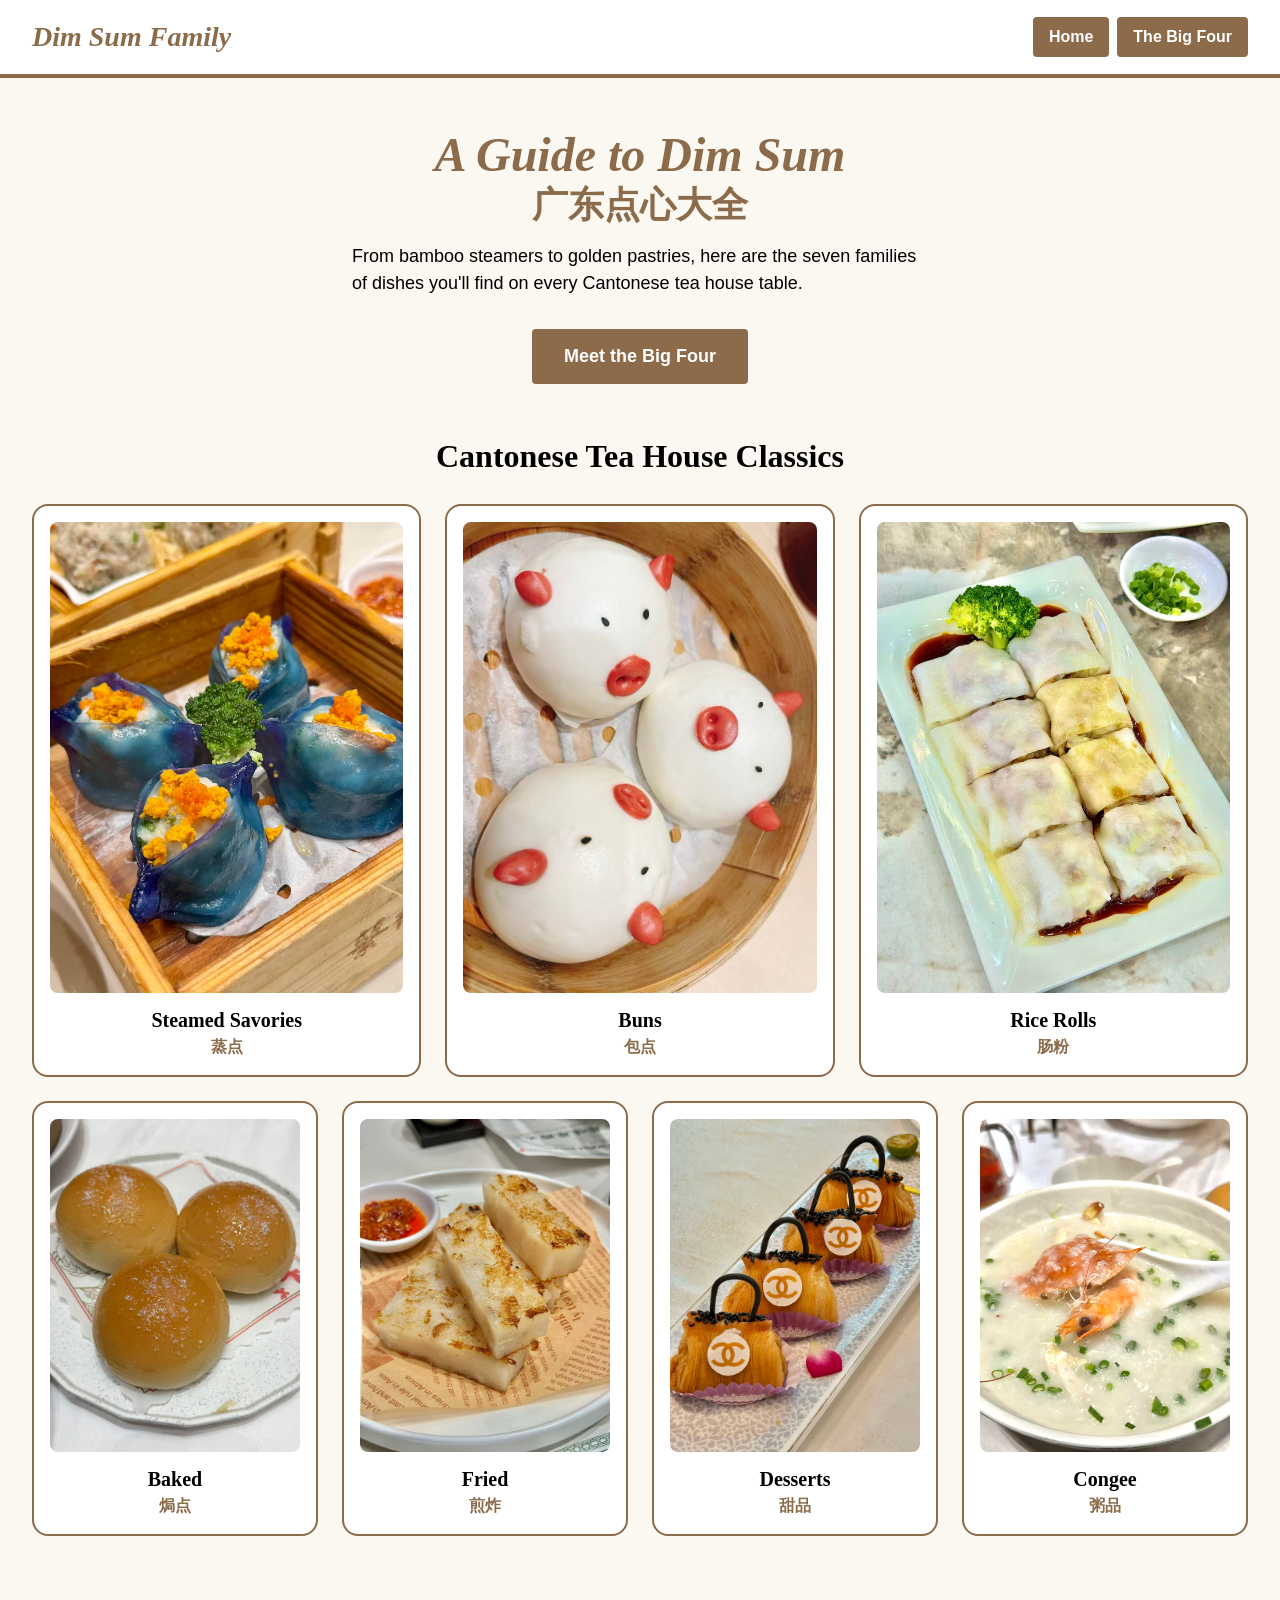
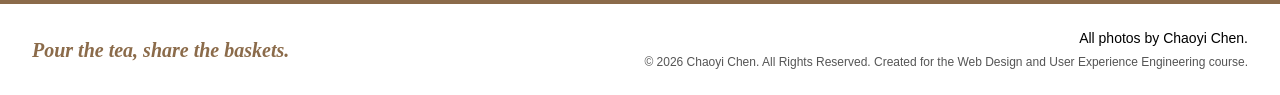
==== index.html @ 0c30e3cc "initial push" ====
<!DOCTYPE html>
<html lang="en">

<head>
    <meta charset="UTF-8">
    <meta name="viewport" content="width=device-width,initial-scale=1.0">
    <title>Dim Sum Guide | Dim Sum Family</title>
    <link rel="stylesheet" href="css/shared.css">
    <link rel="stylesheet" href="css/index.css">
</head>

<body>
    <header class="site-header">
        <a class="site-brand" href="index.html">Dim Sum Family</a>
        <nav class="site-nav">
            <ul class="site-nav-list">
                <li><a class="site-nav-link" href="index.html">Home</a></li>
                <li><a class="site-nav-link" href="big-four.html">The Big Four</a></li>
            </ul>
        </nav>
    </header>

    <main>
        <section class="hero">
            <h1 class="hero-title">A Guide to Dim Sum <span class="hero-title-chinese" lang="zh-Hans">广东点心大全</span></h1>
            <p class="hero-intro">
                From bamboo steamers to golden pastries, here are the seven families of
                dishes you'll find on every Cantonese tea house table.
            </p>
            <a class="hero-button" href="big-four.html">Meet the Big Four</a>
        </section>

        <section class="card-section">
            <h2 class="card-section-title">Cantonese Tea House Classics</h2>

            <ul class="card-grid card-grid-three">
                <li class="card">
                    <img class="card-image" src="images/steamed-savories.jpg"
                        alt="Steamed sea urchin and cuttlefish dumplings in bamboo baskets">
                    <h3 class="card-title">Steamed Savories <span class="card-title-chinese" lang="zh-Hans">蒸点</span></h3>
                </li>
                <li class="card">
                    <img class="card-image" src="images/buns.jpg"
                        alt="Pig-shaped steamed custard buns in bamboo baskets">
                    <h3 class="card-title">Buns <span class="card-title-chinese" lang="zh-Hans">包点</span></h3>
                </li>
                <li class="card">
                    <img class="card-image" src="images/rice-roll.jpg"
                        alt="Rice rolls drizzled with soy sauce on a plate">
                    <h3 class="card-title">Rice Rolls <span class="card-title-chinese" lang="zh-Hans">肠粉</span></h3>
                </li>
            </ul>

            <ul class="card-grid card-grid-four">
                <li class="card">
                    <img class="card-image" src="images/baked.jpg" alt="Baked char siu buns on a plate">
                    <h3 class="card-title">Baked <span class="card-title-chinese" lang="zh-Hans">焗点</span></h3>
                </li>
                <li class="card">
                    <img class="card-image" src="images/fried.jpg" alt="Pan-fried white radish cake on a plate">
                    <h3 class="card-title">Fried <span class="card-title-chinese" lang="zh-Hans">煎炸</span></h3>
                </li>
                <li class="card">
                    <img class="card-image" src="images/dessert.jpg"
                        alt="Durian pastries shaped like four Chanel handbags on a plate">
                    <h3 class="card-title">Desserts <span class="card-title-chinese" lang="zh-Hans">甜品</span></h3>
                </li>
                <li class="card">
                    <img class="card-image" src="images/congee.jpg" alt="Seafood congee with crab in a bowl">
                    <h3 class="card-title">Congee <span class="card-title-chinese" lang="zh-Hans">粥品</span></h3>
                </li>
            </ul>
        </section>
    </main>

    <footer class="site-footer">
        <p class="site-footer-tagline">Pour the tea, share the baskets.</p>
        <p class="site-footer-credits">All photos by Chaoyi Chen.</p>
        <p class="site-footer-copyright">&copy; 2026 Chaoyi Chen. All Rights Reserved. Created for the Web Design and
            User Experience Engineering course.</p>
    </footer>
</body>

</html>
---- css/shared.css ----
@charset "UTF-8";

:root {
    --color-brand: #8b6b4a;
    --color-brand-dark: #6f5439;
    --color-surface: #ffffff;
    --color-page: #fbf7f1;
    --color-text: #000000;
    --color-text-muted: #555555;
    --font-display: Georgia, "Times New Roman", serif;
    --font-body: Arial, Helvetica, sans-serif;
}

*,
*::before,
*::after {
    box-sizing: border-box;
}

body {
    margin: 0;
    background-color: var(--color-page);
    color: var(--color-text);
    font-family: var(--font-body);
    line-height: 1.5;
}

.site-header {
    display: flex;
    flex-wrap: wrap;
    justify-content: space-between;
    align-items: center;
    gap: 1rem;
    padding: 1rem 2rem;
    background-color: var(--color-surface);
    border-bottom: 0.25rem solid var(--color-brand);
}

.site-brand {
    color: var(--color-brand);
    font-family: var(--font-display);
    font-size: 1.75rem;
    font-weight: bold;
    font-style: italic;
    text-decoration: none;
}

.site-nav-list {
    display: flex;
    gap: 0.5rem;
    margin: 0;
    padding: 0;
    list-style: none;
}

.site-nav-link {
    display: block;
    padding: 0.5rem 1rem;
    border-radius: 0.25rem;
    background-color: var(--color-brand);
    color: var(--color-surface);
    font-weight: bold;
    text-decoration: none;
}

.site-nav-link:hover,
.site-nav-link:focus-visible {
    background-color: var(--color-brand-dark);
}

.site-footer {
    display: grid;
    gap: 0.5rem;
    padding: 1.5rem 2rem;
    background-color: var(--color-surface);
    border-top: 0.25rem solid var(--color-brand);
}

.site-footer-tagline {
    margin: 0;
    color: var(--color-brand);
    font-family: var(--font-display);
    font-size: 1.25rem;
    font-weight: bold;
    font-style: italic;
}

.site-footer-credits {
    margin: 0;
    font-size: 0.875rem;
}

.site-footer-copyright {
    margin: 0;
    color: var(--color-text-muted);
    font-size: 0.75rem;
}

@media (min-width: 64rem) {
    .site-footer {
        grid-template-columns: 1fr auto;
        align-items: center;
        column-gap: 2rem;
        row-gap: 0.25rem;
    }

    .site-footer-tagline {
        grid-row: span 2;
    }

    .site-footer-credits,
    .site-footer-copyright {
        text-align: right;
    }
}
---- css/index.css ----
@charset "UTF-8";

.hero {
    padding: 3rem 2rem;
    text-align: center;
}

.hero-title {
    margin: 0 0 1rem;
    color: var(--color-brand);
    font-family: var(--font-display);
    font-size: 2.25rem;
    font-style: italic;
    line-height: 1.2;
}

.hero-title-chinese {
    display: block;
    font-size: 2.25rem;
    font-style: normal;
}

.hero-intro {
    max-width: 36rem;
    margin: 0 auto 2rem;
    font-size: 1.125rem;
    text-align: left;
}

.hero-button {
    display: inline-block;
    padding: 0.875rem 2rem;
    border-radius: 0.25rem;
    background-color: var(--color-brand);
    color: var(--color-surface);
    font-size: 1.125rem;
    font-weight: bold;
    text-decoration: none;
}

.hero-button:hover,
.hero-button:focus-visible {
    background-color: var(--color-brand-dark);
}

.card-section {
    display: grid;
    gap: 1.5rem;
    max-width: 80rem;
    margin: 0 auto;
    padding: 0 2rem 4rem;
}

.card-section-title {
    margin: 0;
    color: var(--color-text);
    font-family: var(--font-display);
    font-size: 2rem;
    text-align: center;
}

.card-grid {
    display: grid;
    grid-template-columns: repeat(12, 1fr);
    gap: 1.5rem;
    margin: 0;
    padding: 0;
    list-style: none;
}

.card {
    display: flex;
    flex-direction: column;
    align-items: center;
    grid-column: span 12;
    padding: 1rem;
    border: 0.125rem solid var(--color-brand);
    border-radius: 1rem;
    background-color: var(--color-surface);
}

.card-image {
    width: 100%;
    aspect-ratio: 3 / 4;
    object-fit: cover;
    border-radius: 0.5rem;
}

.card-title {
    margin: 0.75rem 0 0;
    color: var(--color-text);
    font-family: var(--font-display);
    font-size: 1.25rem;
    text-align: center;
}

.card-title-chinese {
    display: block;
    color: var(--color-brand);
    font-size: 1rem;
    font-weight: bold;
}

@media (min-width: 40rem) {
    .hero-title {
        font-size: 3rem;
    }

    .card {
        grid-column: span 6;
    }
}

@media (min-width: 64rem) {
    .card-grid-three .card {
        grid-column: span 4;
    }

    .card-grid-four .card {
        grid-column: span 3;
    }
}
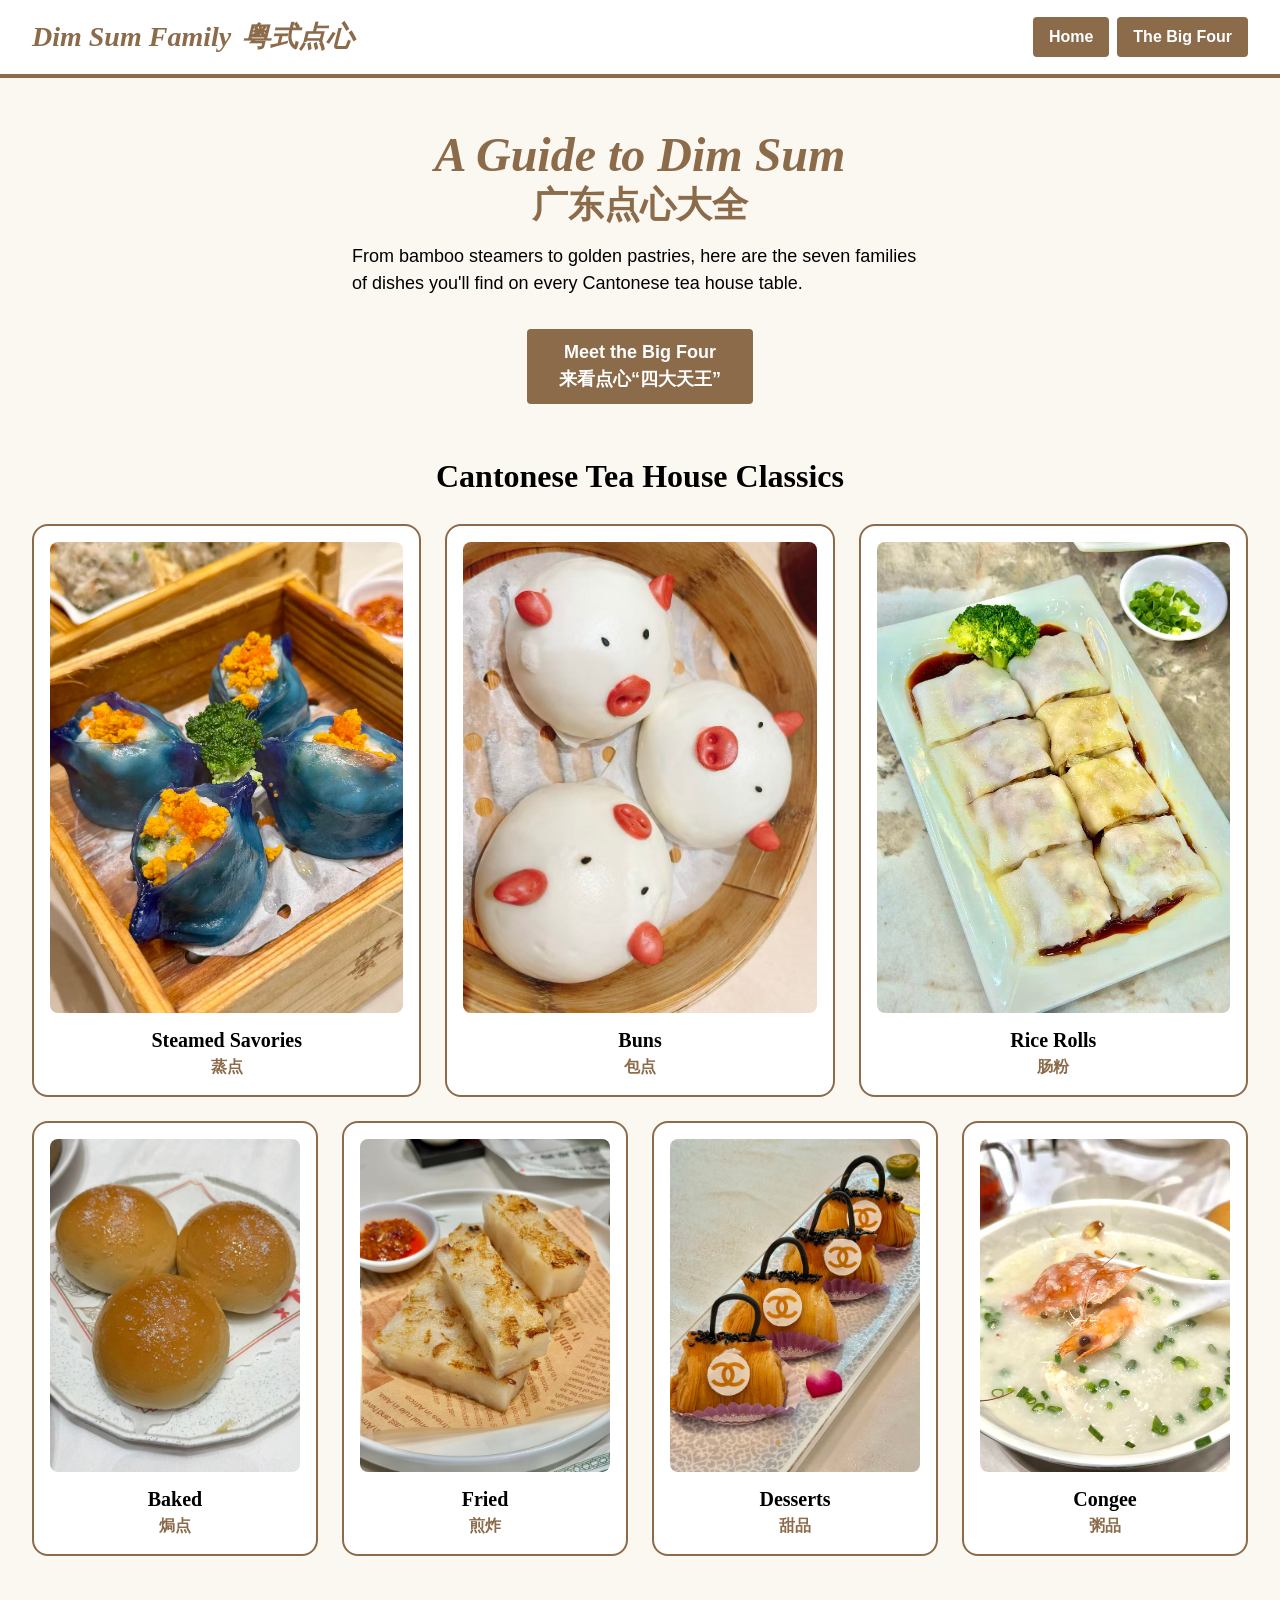
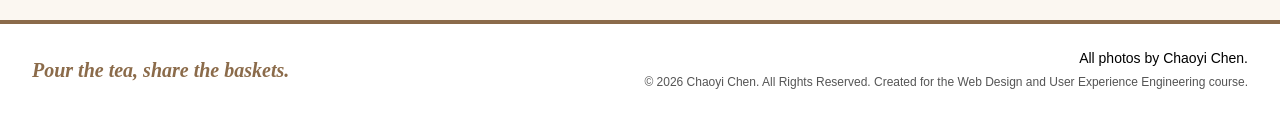
==== commit b85ba3ff: "update" ====
--- a/index.html
+++ b/index.html
@@ -11,7 +11,7 @@
 
 <body>
     <header class="site-header">
-        <a class="site-brand" href="index.html">Dim Sum Family</a>
+        <a class="site-brand" href="index.html">Dim Sum Family <span class="site-brand-chinese" lang="zh-Hans">粤式点心</span></a>
         <nav class="site-nav">
             <ul class="site-nav-list">
                 <li><a class="site-nav-link" href="index.html">Home</a></li>
@@ -27,7 +27,7 @@
                 From bamboo steamers to golden pastries, here are the seven families of
                 dishes you'll find on every Cantonese tea house table.
             </p>
-            <a class="hero-button" href="big-four.html">Meet the Big Four</a>
+            <a class="hero-button" href="big-four.html">Meet the Big Four <span class="hero-button-chinese" lang="zh-Hans">来看点心“四大天王”</span></a>
         </section>
 
         <section class="card-section">
--- a/css/shared.css
+++ b/css/shared.css
@@ -43,6 +43,12 @@
     font-weight: bold;
     font-style: italic;
     text-decoration: none;
+}
+
+.site-brand-chinese{
+    margin-left: 0.25rem;
+    color: var(--color-brand);
+    font-size: 1.75rem;
 }
 
 .site-nav-list {
--- a/css/index.css
+++ b/css/index.css
@@ -29,13 +29,21 @@
 
 .hero-button {
     display: inline-block;
-    padding: 0.875rem 2rem;
+    padding: 0.75rem 2rem;
     border-radius: 0.25rem;
     background-color: var(--color-brand);
     color: var(--color-surface);
     font-size: 1.125rem;
     font-weight: bold;
+    line-height: 1.3;
     text-decoration: none;
+}
+
+.hero-button-chinese{
+    display: block;
+    margin-top: 0.25rem;
+    font-size: 1.125rem;
+    font-weight: bold;
 }
 
 .hero-button:hover,
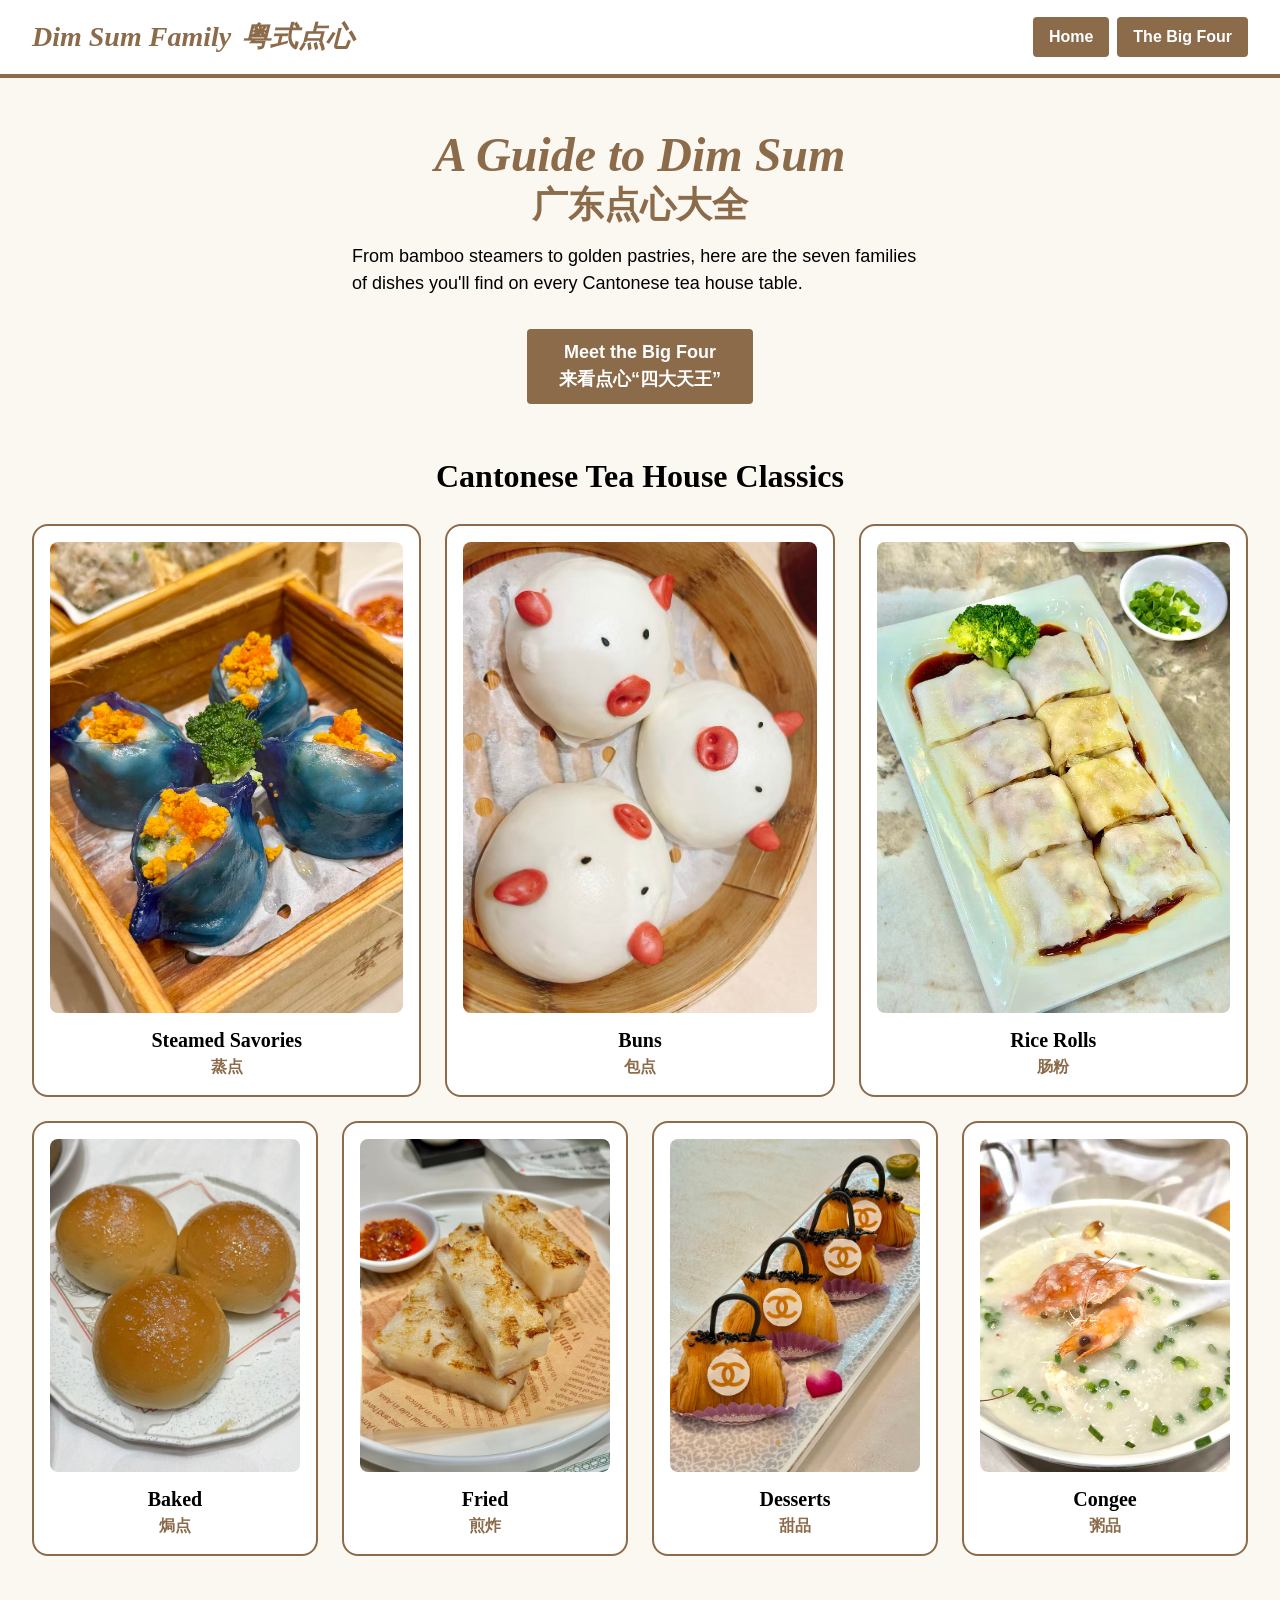
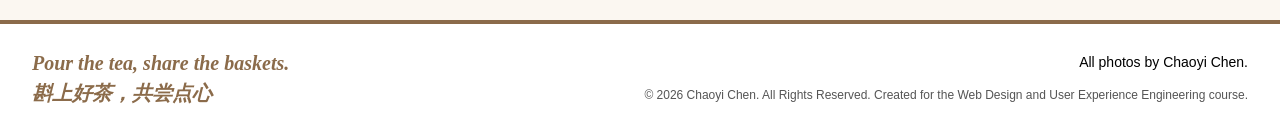
==== commit 57221567: "update" ====
--- a/index.html
+++ b/index.html
@@ -74,7 +74,7 @@
     </main>
 
     <footer class="site-footer">
-        <p class="site-footer-tagline">Pour the tea, share the baskets.</p>
+        <p class="site-footer-tagline">Pour the tea, share the baskets. <span class="site-footer-tagline-chinese" lang="zh-Hans">斟上好茶，共尝点心</span></p>
         <p class="site-footer-credits">All photos by Chaoyi Chen.</p>
         <p class="site-footer-copyright">&copy; 2026 Chaoyi Chen. All Rights Reserved. Created for the Web Design and
             User Experience Engineering course.</p>
--- a/css/shared.css
+++ b/css/shared.css
@@ -91,6 +91,12 @@
     font-style: italic;
 }
 
+.site-footer-tagline-chinese {
+    display: block;
+    font-size: 1.25rem;
+    font-style: italic;
+}
+
 .site-footer-credits {
     margin: 0;
     font-size: 0.875rem;
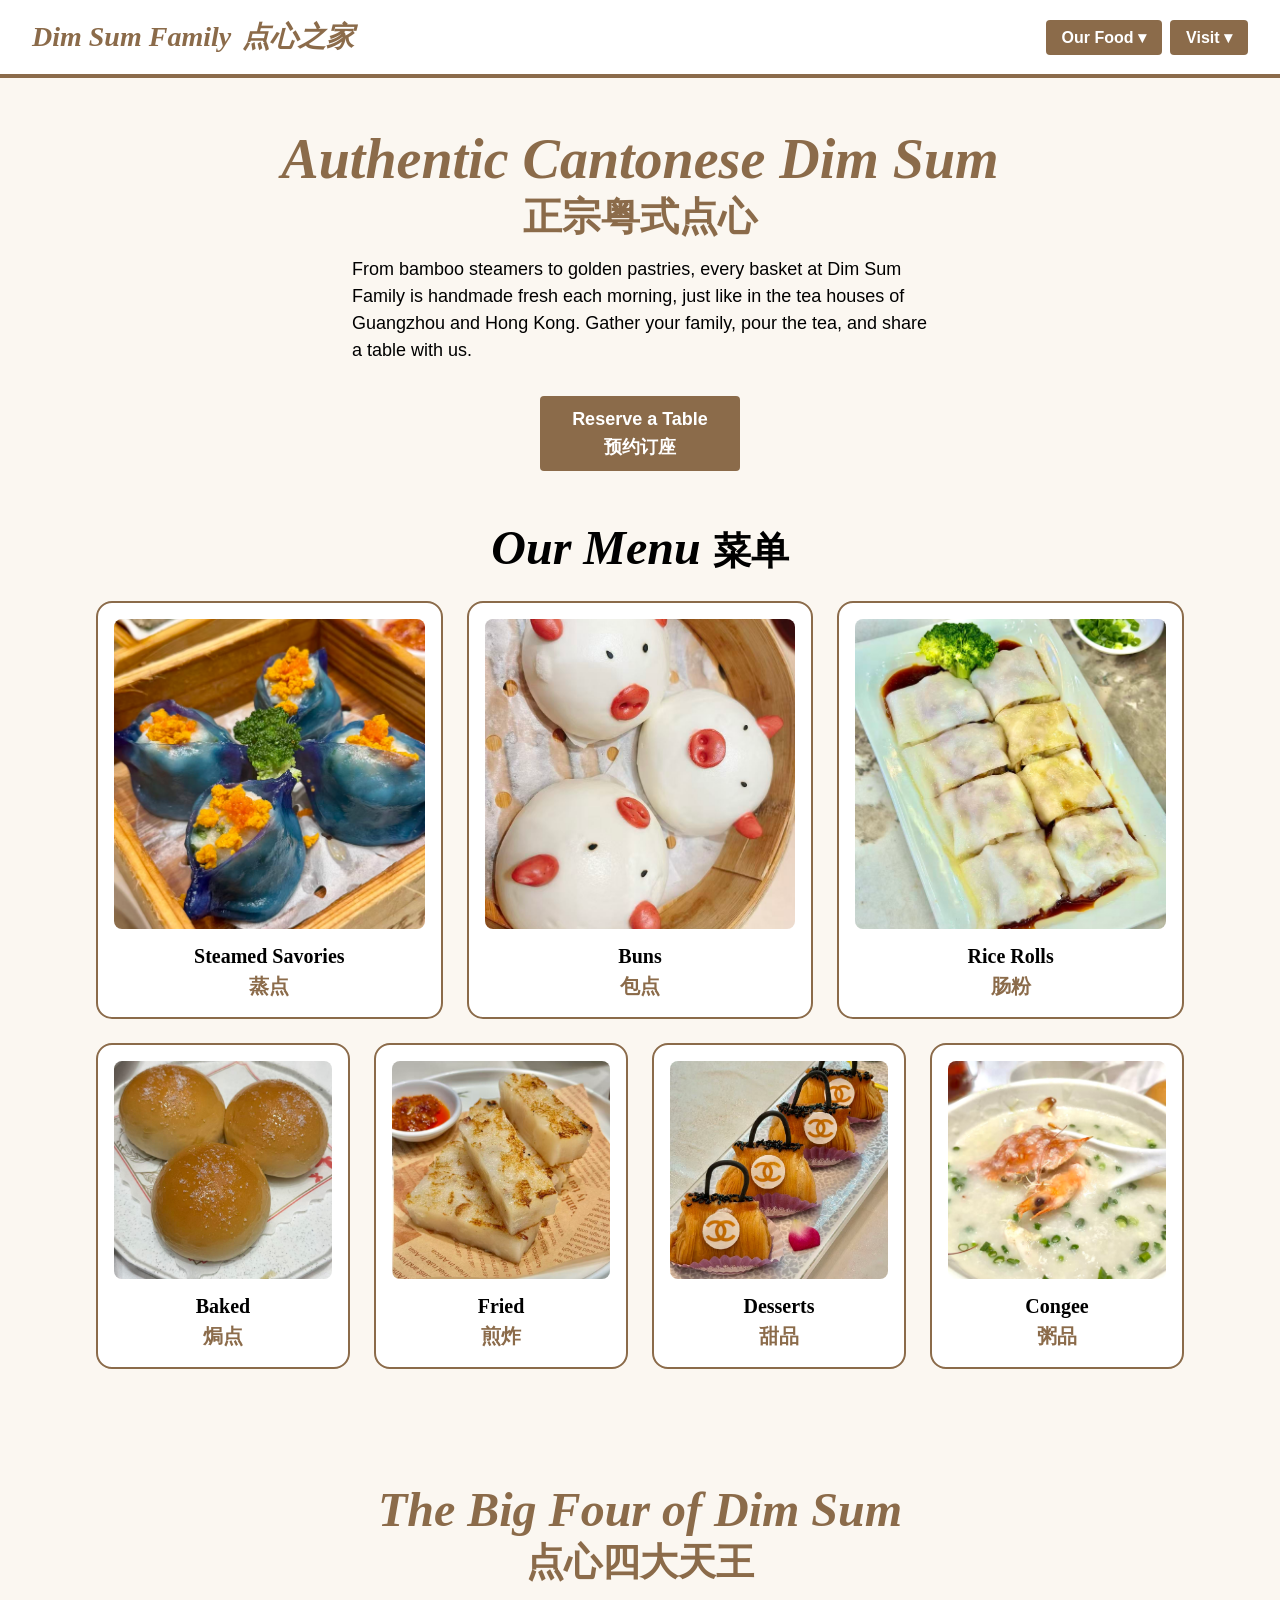
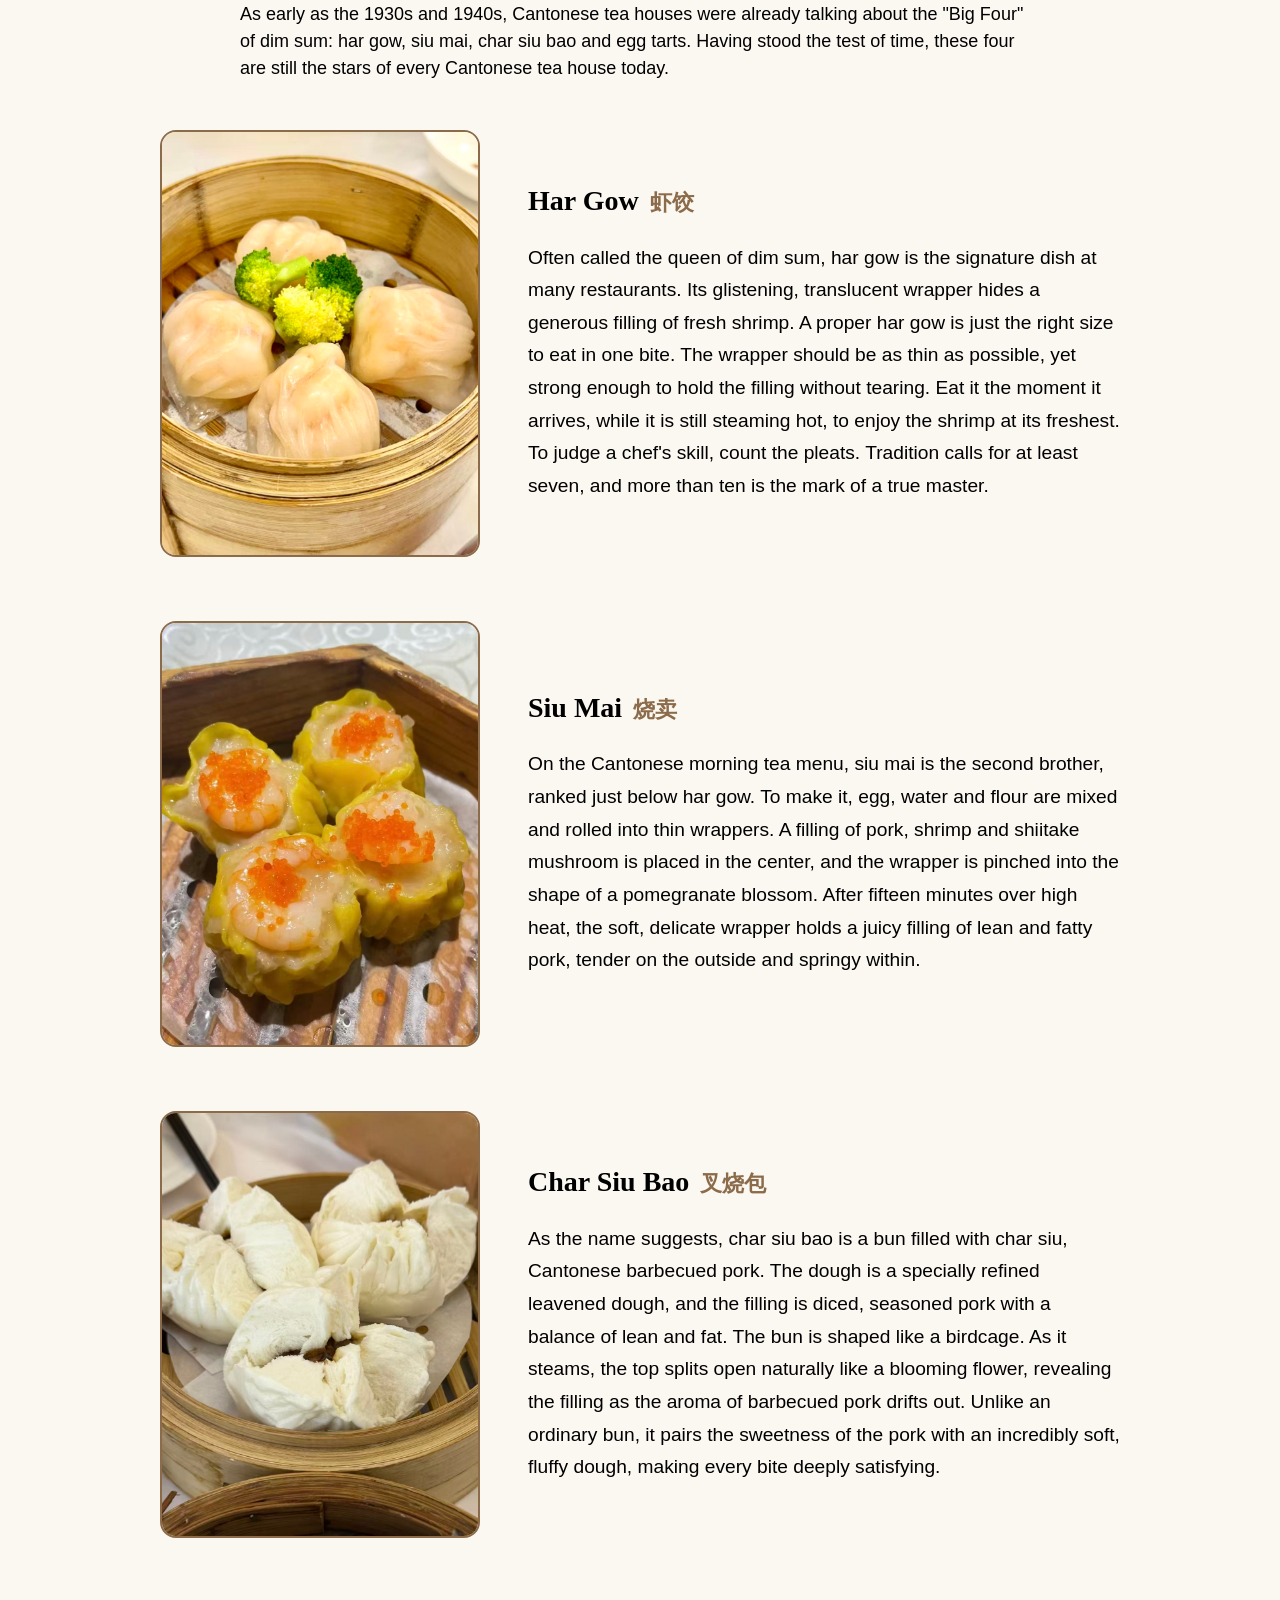
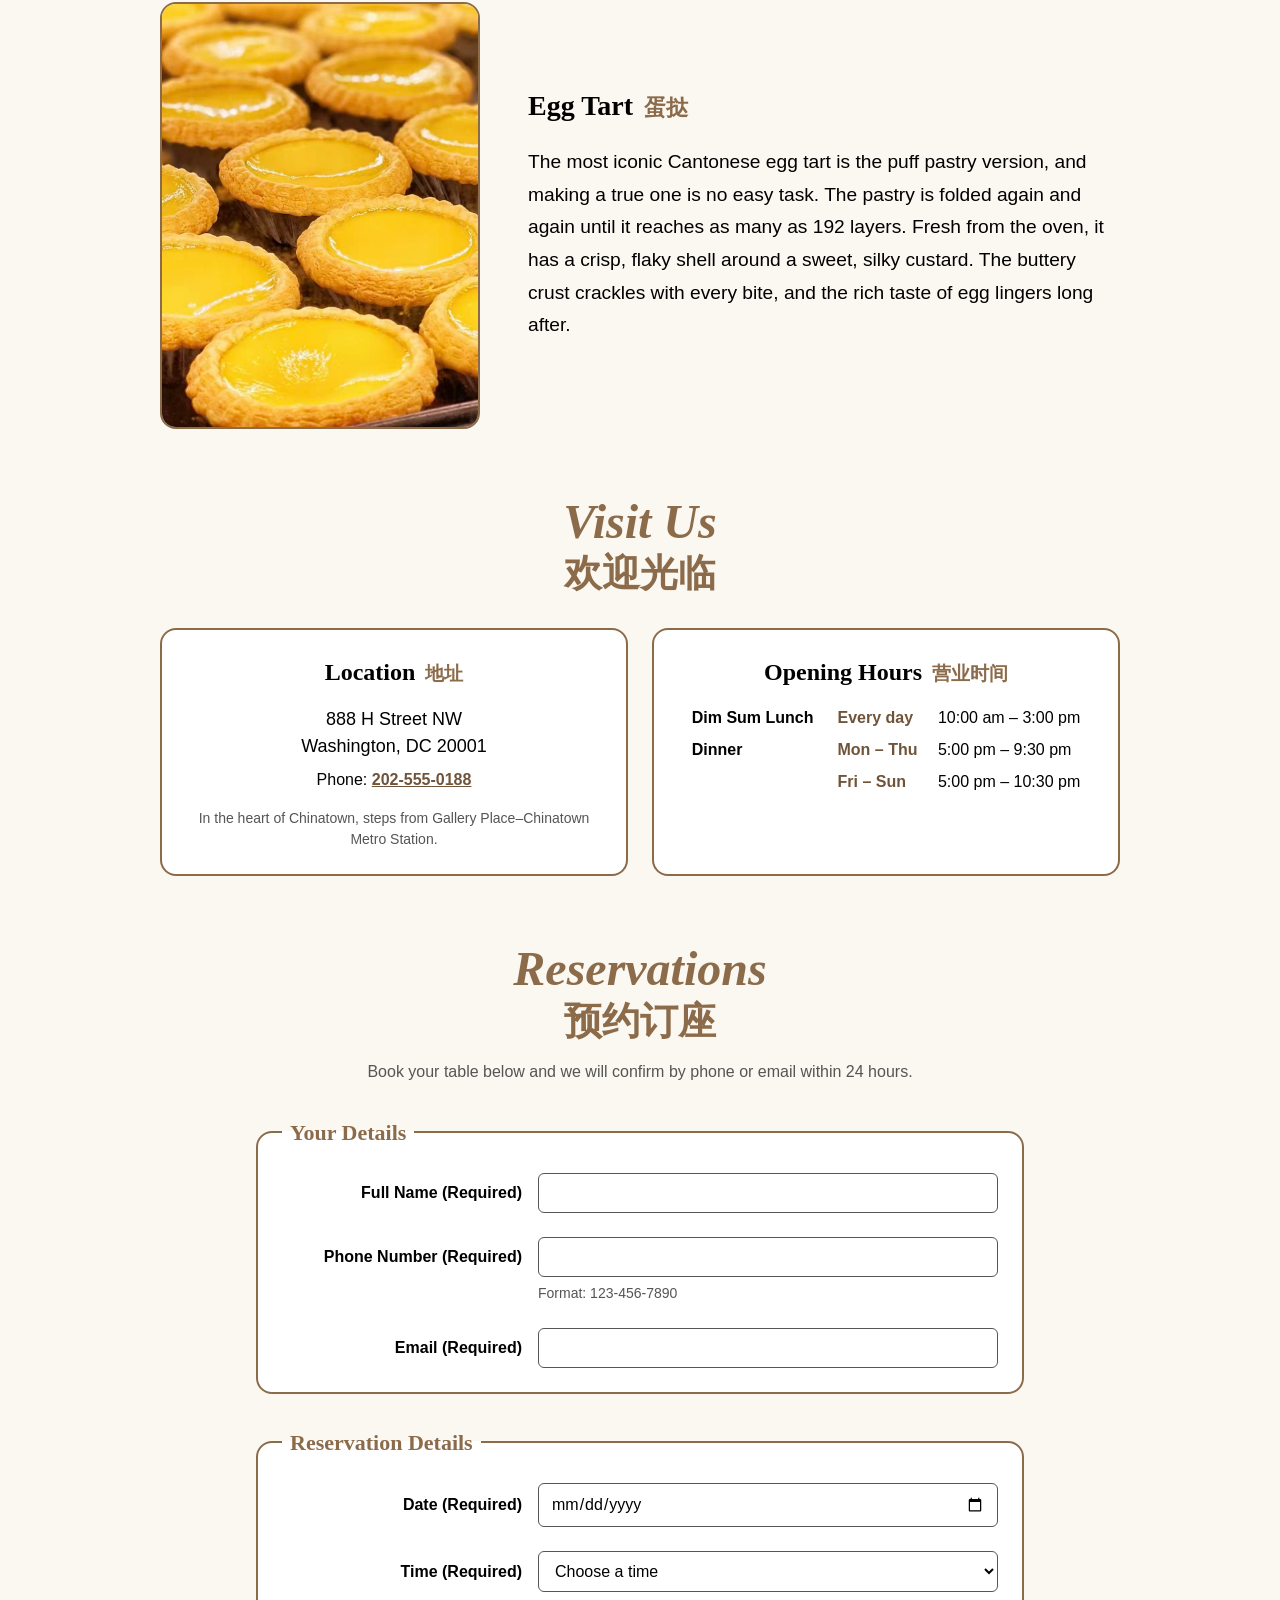
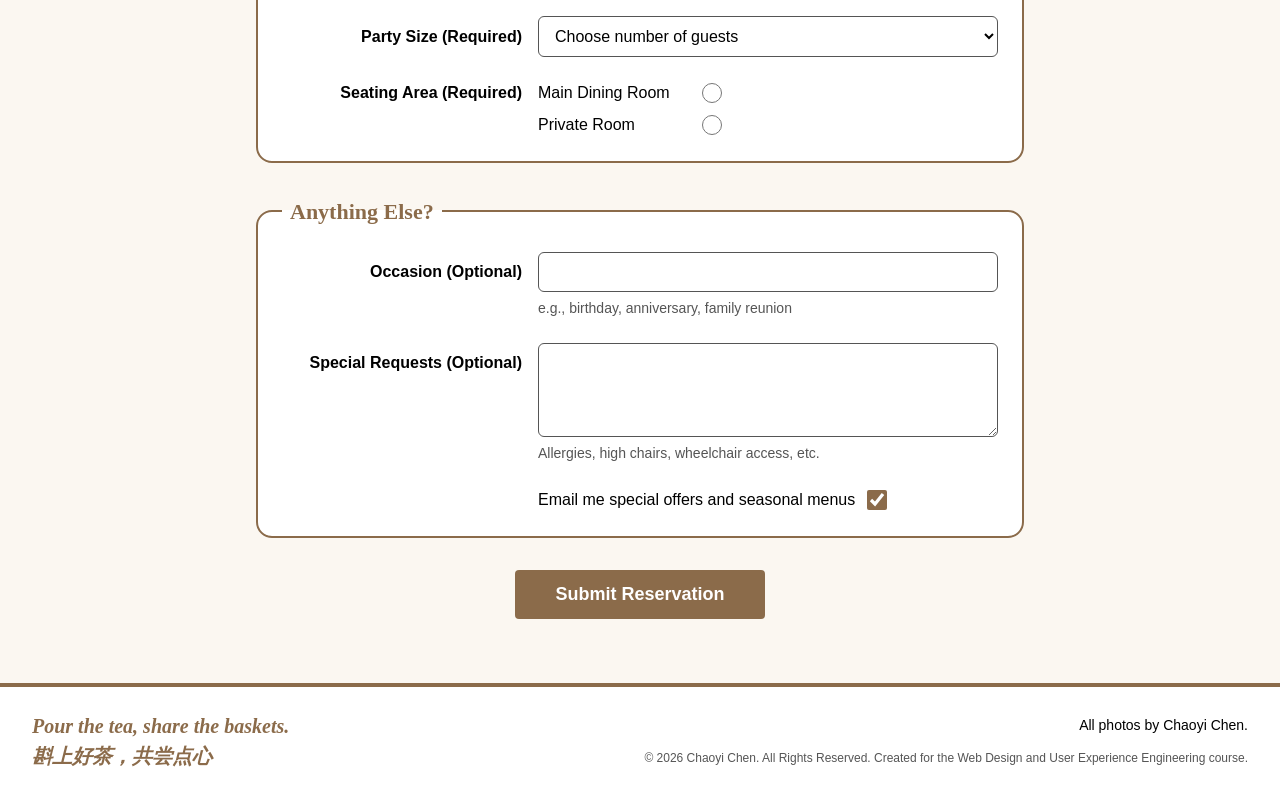
==== commit dedd5a74: "add form" ====
--- a/index.html
+++ b/index.html
@@ -4,40 +4,59 @@
 <head>
     <meta charset="UTF-8">
     <meta name="viewport" content="width=device-width,initial-scale=1.0">
-    <title>Dim Sum Guide | Dim Sum Family</title>
+    <title>Dim Sum Family | Authentic Cantonese Dim Sum</title>
     <link rel="stylesheet" href="css/shared.css">
     <link rel="stylesheet" href="css/index.css">
+    <link rel="stylesheet" href="css/big-four.css">
+    <link rel="stylesheet" href="css/visit.css">
 </head>
 
 <body>
-    <header class="site-header">
-        <a class="site-brand" href="index.html">Dim Sum Family <span class="site-brand-chinese" lang="zh-Hans">粤式点心</span></a>
+    <header class="site-header" id="top">
+        <a class="site-brand" href="#top">Dim Sum Family <span class="site-brand-chinese" lang="zh-Hans">点心之家</span></a>
         <nav class="site-nav">
-            <ul class="site-nav-list">
-                <li><a class="site-nav-link" href="index.html">Home</a></li>
-                <li><a class="site-nav-link" href="big-four.html">The Big Four</a></li>
+            <ul class="nav-list">
+                <li class="nav-option">
+                    <button class="nav-name" type="button">Our Food</button>
+                    <ul class="nav-submenu">
+                        <li><a href="#menu">Menu</a></li>
+                        <li><a href="#big-four">The Big Four</a></li>
+                    </ul>
+                </li>
+                <li class="nav-option">
+                    <button class="nav-name" type="button">Visit</button>
+                    <ul class="nav-submenu">
+                        <li><a href="#location">Location</a></li>
+                        <li><a href="#hours">Hours</a></li>
+                        <li><a href="#reservations">Reservations</a></li>
+                    </ul>
+                </li>
             </ul>
         </nav>
     </header>
 
     <main>
         <section class="hero">
-            <h1 class="hero-title">A Guide to Dim Sum <span class="hero-title-chinese" lang="zh-Hans">广东点心大全</span></h1>
+            <h1 class="hero-title">Authentic Cantonese Dim Sum <span class="hero-title-chinese"
+                    lang="zh-Hans">正宗粤式点心</span></h1>
             <p class="hero-intro">
-                From bamboo steamers to golden pastries, here are the seven families of
-                dishes you'll find on every Cantonese tea house table.
+                From bamboo steamers to golden pastries, every basket at Dim Sum Family is
+                handmade fresh each morning, just like in the tea houses of Guangzhou and Hong Kong.
+                Gather your family, pour the tea, and share a table with us.
             </p>
-            <a class="hero-button" href="big-four.html">Meet the Big Four <span class="hero-button-chinese" lang="zh-Hans">来看点心“四大天王”</span></a>
-        </section>
-
-        <section class="card-section">
-            <h2 class="card-section-title">Cantonese Tea House Classics</h2>
-
-            <ul class="card-grid card-grid-three">
+            <a class="hero-reserve-link" href="#reservations">Reserve a Table <span class="hero-reserve-link-chinese"
+                    lang="zh-Hans">预约订座</span></a>
+        </section>
+
+        <section class="card-section" id="menu">
+            <h2 class="card-section-title">Our Menu <span class="card-section-title-chinese" lang="zh-Hans">菜单</span></h2>
+
+            <ul class="card-grid card-grid-dim-sum">
                 <li class="card">
                     <img class="card-image" src="images/steamed-savories.jpg"
                         alt="Steamed sea urchin and cuttlefish dumplings in bamboo baskets">
-                    <h3 class="card-title">Steamed Savories <span class="card-title-chinese" lang="zh-Hans">蒸点</span></h3>
+                    <h3 class="card-title">Steamed Savories <span class="card-title-chinese" lang="zh-Hans">蒸点</span>
+                    </h3>
                 </li>
                 <li class="card">
                     <img class="card-image" src="images/buns.jpg"
@@ -51,7 +70,7 @@
                 </li>
             </ul>
 
-            <ul class="card-grid card-grid-four">
+            <ul class="card-grid card-grid-more">
                 <li class="card">
                     <img class="card-image" src="images/baked.jpg" alt="Baked char siu buns on a plate">
                     <h3 class="card-title">Baked <span class="card-title-chinese" lang="zh-Hans">焗点</span></h3>
@@ -71,10 +90,236 @@
                 </li>
             </ul>
         </section>
+
+        <section class="big-four" id="big-four">
+            <header class="big-four-intro">
+                <h2 class="big-four-intro-title">The Big Four of Dim Sum <span class="big-four-intro-title-chinese"
+                        lang="zh-Hans">点心四大天王</span></h2>
+                <p class="big-four-intro-text">
+                    As early as the 1930s and 1940s, Cantonese tea houses were already talking about the
+                    "Big Four" of dim sum: har gow, siu mai, char siu bao and egg tarts. Having stood the
+                    test of time, these four are still the stars of every Cantonese tea house today.
+                </p>
+            </header>
+
+            <div class="big-four-dish-list">
+                <article class="dish">
+                    <img class="dish-image" src="images/har-gow.jpg" alt="Har gow in a bamboo steamer">
+                    <div class="dish-text">
+                        <h3 class="dish-name">Har Gow <span class="dish-name-chinese" lang="zh-Hans">虾饺</span></h3>
+                        <p class="dish-intro">
+                            Often called the queen of dim sum, har gow is the signature dish at many restaurants.
+                            Its glistening, translucent wrapper hides a generous filling of fresh shrimp. A proper
+                            har gow is just the right size to eat in one bite. The wrapper should be as thin as
+                            possible, yet strong enough to hold the filling without tearing. Eat it the moment it
+                            arrives, while it is still steaming hot, to enjoy the shrimp at its freshest. To judge
+                            a chef's skill, count the pleats. Tradition calls for at least seven, and more than ten
+                            is the mark of a true master.
+                        </p>
+                    </div>
+                </article>
+
+                <article class="dish">
+                    <img class="dish-image" src="images/siu-mai.jpg" alt="Siu mai in a bamboo steamer">
+                    <div class="dish-text">
+                        <h3 class="dish-name">Siu Mai <span class="dish-name-chinese" lang="zh-Hans">烧卖</span></h3>
+                        <p class="dish-intro">
+                            On the Cantonese morning tea menu, siu mai is the second brother, ranked just below
+                            har gow. To make it, egg, water and flour are mixed and rolled into thin wrappers. A
+                            filling of pork, shrimp and shiitake mushroom is placed in the center, and the wrapper
+                            is pinched into the shape of a pomegranate blossom. After fifteen minutes over high
+                            heat, the soft, delicate wrapper holds a juicy filling of lean and fatty pork, tender
+                            on the outside and springy within.
+                        </p>
+                    </div>
+                </article>
+
+                <article class="dish">
+                    <img class="dish-image" src="images/char-siu-bao.jpg" alt="Char siu bao in a bamboo steamer">
+                    <div class="dish-text">
+                        <h3 class="dish-name">Char Siu Bao <span class="dish-name-chinese" lang="zh-Hans">叉烧包</span>
+                        </h3>
+                        <p class="dish-intro">
+                            As the name suggests, char siu bao is a bun filled with char siu, Cantonese barbecued
+                            pork. The dough is a specially refined leavened dough, and the filling is diced,
+                            seasoned pork with a balance of lean and fat. The bun is shaped like a birdcage. As it
+                            steams, the top splits open naturally like a blooming flower, revealing the filling as
+                            the aroma of barbecued pork drifts out. Unlike an ordinary bun, it pairs the sweetness
+                            of the pork with an incredibly soft, fluffy dough, making every bite deeply satisfying.
+                        </p>
+                    </div>
+                </article>
+
+                <article class="dish">
+                    <img class="dish-image" src="images/egg-tart.jpg" alt="Egg tarts on a plate">
+                    <div class="dish-text">
+                        <h3 class="dish-name">Egg Tart <span class="dish-name-chinese" lang="zh-Hans">蛋挞</span></h3>
+                        <p class="dish-intro">
+                            The most iconic Cantonese egg tart is the puff pastry version, and making a true one is
+                            no easy task. The pastry is folded again and again until it reaches as many as 192
+                            layers. Fresh from the oven, it has a crisp, flaky shell around a sweet, silky custard.
+                            The buttery crust crackles with every bite, and the rich taste of egg lingers long
+                            after.
+                        </p>
+                    </div>
+                </article>
+            </div>
+        </section>
+
+        <section class="visit">
+            <h2 class="visit-title">Visit Us <span class="visit-title-chinese" lang="zh-Hans">欢迎光临</span></h2>
+            <div class="visit-grid">
+                <section class="visit-card" id="location">
+                    <h3 class="visit-card-title">Location <span class="visit-card-title-chinese"
+                            lang="zh-Hans">地址</span></h3>
+                    <address class="visit-address">
+                        888 H Street NW<br>
+                        Washington, DC 20001
+                    </address>
+                    <p class="visit-contact">Phone: <a class="visit-contact-link" href="tel:+12025550188">202-555-0188</a></p>
+                    <p class="visit-note">In the heart of Chinatown, steps from Gallery Place–Chinatown Metro Station.
+                    </p>
+                </section>
+
+                <section class="visit-card" id="hours">
+                    <h3 class="visit-card-title">Opening Hours <span class="visit-card-title-chinese"
+                            lang="zh-Hans">营业时间</span></h3>
+                    <dl class="hours-list">
+                        <dt class="hours-meal">Dim Sum Lunch</dt>
+                        <dd class="hours-time"><span class="hours-days">Every day</span> 10:00 am – 3:00 pm</dd>
+
+                        <dt class="hours-meal">Dinner</dt>
+                        <dd class="hours-time"><span class="hours-days">Mon – Thu</span> 5:00 pm – 9:30 pm</dd>
+                        <dd class="hours-time"><span class="hours-days">Fri – Sun</span> 5:00 pm – 10:30 pm</dd>
+                    </dl>
+                </section>
+            </div>
+        </section>
+
+        <section class="reservation" id="reservations">
+            <h2 class="reservation-title">Reservations <span class="reservation-title-chinese"
+                    lang="zh-Hans">预约订座</span></h2>
+            <p class="reservation-intro">Book your table below and we will confirm by phone or email within 24
+                hours.</p>
+
+            <form class="reservation-form" action="/demonstration" method="POST">
+
+                <fieldset class="form-section">
+                    <legend class="form-section-title">Your Details</legend>
+
+                    <label class="form-label">
+                        <span class="form-label-text">Full Name (Required) </span>
+                        <input class="form-input" type="text" name="guest-name" required />
+                    </label>
+
+                    <label class="form-label">
+                        <span class="form-label-text">Phone Number (Required)</span>
+                        <span class="form-hint">Format: 123-456-7890</span>
+                        <input class="form-input" type="tel" name="guest-phone"
+                            title="Format: 123-456-7890"
+                            required />
+                    </label>
+
+                    <label class="form-label">
+                        <span class="form-label-text">Email (Required)</span>
+                        <input class="form-input" type="email" name="guest-email" required />
+                    </label>
+                </fieldset>
+
+                <fieldset class="form-section">
+                    <legend class="form-section-title">Reservation Details</legend>
+
+                    <label class="form-label">
+                        <span class="form-label-text">Date (Required)</span>
+                        <input class="form-input" type="date" name="reservation-date" required />
+                    </label>
+
+                    <label class="form-label">
+                        <span class="form-label-text">Time (Required)</span>
+                        <select class="form-input" name="reservation-time" required>
+                            <option value="">Choose a time</option>
+                            <optgroup label="Dim Sum Lunch">
+                                <option value="10:00">10:00 am</option>
+                                <option value="10:30">10:30 am</option>
+                                <option value="11:00">11:00 am</option>
+                                <option value="11:30">11:30 am</option>
+                                <option value="12:00">12:00 pm</option>
+                                <option value="12:30">12:30 pm</option>
+                                <option value="13:00">1:00 pm</option>
+                                <option value="13:30">1:30 pm</option>
+                                <option value="14:00">2:00 pm</option>
+                            </optgroup>
+                            <optgroup label="Dinner">
+                                <option value="17:00">5:00 pm</option>
+                                <option value="17:30">5:30 pm</option>
+                                <option value="18:00">6:00 pm</option>
+                                <option value="18:30">6:30 pm</option>
+                                <option value="19:00">7:00 pm</option>
+                                <option value="19:30">7:30 pm</option>
+                                <option value="20:00">8:00 pm</option>
+                                <option value="20:30">8:30 pm</option>
+                                <option value="21:00">9:00 pm (Fri – Sun only)</option>
+                                <option value="21:30">9:30 pm (Fri – Sun only)</option>
+                            </optgroup>
+                        </select>
+                    </label>
+
+                    <label class="form-label">
+                        <span class="form-label-text">Party Size (Required)</span>
+                        <select class="form-input" name="party-size" required>
+                            <option value="">Choose number of guests</option>
+                            <option value="1-2">1 - 2 guests</option>
+                            <option value="3-4">3 - 4 guests</option>
+                            <option value="5-6">5 - 6 guests</option>
+                            <option value="7-8">7 - 8 guests</option>
+                            <option value="9-plus">9 or more guests</option>
+                        </select>
+                    </label>
+
+
+                    <fieldset class="form-area-choice">
+                        <legend class="form-label-text">Seating Area (Required)</legend>
+                        <label class="form-choice">
+                            <span class="form-choice-text">Main Dining Room</span>
+                            <input class="form-choice-input" type="radio" name="seating-area" value="main-dining"
+                                required />
+                        </label>
+                        <label class="form-choice">
+                            <span class="form-choice-text">Private Room</span>
+                            <input class="form-choice-input" type="radio" name="seating-area" value="private-room"/>
+                        </label>
+                    </fieldset>
+                </fieldset>
+
+                <fieldset class="form-section">
+                    <legend class="form-section-title">Anything Else?</legend>
+
+                    <label class="form-label">
+                        <span class="form-label-text">Occasion (Optional)</span>
+                        <span class="form-hint">e.g., birthday, anniversary, family reunion</span>
+                        <input class="form-input" type="text" name="occasion"/>
+                    </label>
+
+                    <label class="form-label">
+                        <span class="form-label-text">Special Requests  (Optional)</span>
+                        <span class="form-hint">Allergies, high chairs, wheelchair access, etc.</span>
+                        <textarea class="form-input" name="special-requests" rows="4"></textarea>
+                    </label>
+
+                    <label class="form-choice">
+                        <span class="form-choice-text">Email me special offers and seasonal menus</span>
+                        <input class="form-choice-input" type="checkbox" name="newsletter-opt-in" value="yes" checked/>
+                    </label>
+                </fieldset>
+
+                <button class="form-submit" type="submit">Submit Reservation</button>
+            </form>
+        </section>
     </main>
 
     <footer class="site-footer">
-        <p class="site-footer-tagline">Pour the tea, share the baskets. <span class="site-footer-tagline-chinese" lang="zh-Hans">斟上好茶，共尝点心</span></p>
+        <p class="site-footer-tagline">Pour the tea, share the baskets. <span class="site-footer-tagline-chinese"
+                lang="zh-Hans">斟上好茶，共尝点心</span></p>
         <p class="site-footer-credits">All photos by Chaoyi Chen.</p>
         <p class="site-footer-copyright">&copy; 2026 Chaoyi Chen. All Rights Reserved. Created for the Web Design and
             User Experience Engineering course.</p>
--- a/css/shared.css
+++ b/css/shared.css
@@ -3,6 +3,7 @@
 :root {
     --color-brand: #8b6b4a;
     --color-brand-dark: #6f5439;
+    --color-brand-light: #f3ebe1;
     --color-surface: #ffffff;
     --color-page: #fbf7f1;
     --color-text: #000000;
@@ -17,6 +18,11 @@
     box-sizing: border-box;
 }
 
+html {
+    scroll-behavior: smooth;
+    scroll-padding-top: 9rem;
+}
+
 body {
     margin: 0;
     background-color: var(--color-page);
@@ -25,7 +31,19 @@
     line-height: 1.5;
 }
 
+a:focus-visible,
+button:focus-visible,
+input:focus-visible,
+select:focus-visible,
+textarea:focus-visible {
+    outline: 0.1875rem solid var(--color-focus);
+    outline-offset: 0.125rem;
+}
+
 .site-header {
+    position:sticky;
+    top:0;
+    z-index: 10;
     display: flex;
     flex-wrap: wrap;
     justify-content: space-between;
@@ -51,27 +69,82 @@
     font-size: 1.75rem;
 }
 
-.site-nav-list {
+.nav-list{
     display: flex;
-    gap: 0.5rem;
+    flex-direction: row;
+    gap:0.5rem;
     margin: 0;
     padding: 0;
-    list-style: none;
-}
-
-.site-nav-link {
-    display: block;
+    list-style-type: none;
+}
+
+.nav-option{
+    position: relative;
+}
+
+.nav-name{
     padding: 0.5rem 1rem;
+    border: none;
     border-radius: 0.25rem;
     background-color: var(--color-brand);
     color: var(--color-surface);
+    font-family: inherit;
+    font-size: 1rem;
     font-weight: bold;
+    cursor: pointer;
+}
+
+.nav-name::after {
+    content: " ▾";
+}
+
+.nav-option:hover .nav-name,
+.nav-option:focus-within /.nav-name{
+    background-color: var(--color-brand-dark);
+}
+
+.nav-submenu {
+    position: absolute;
+    top: 100%;
+    left: 0;
+    min-width: 12rem;
+    height: 0;
+    overflow: hidden;
+    margin: 0;
+    padding: 0;
+    list-style-type: none;
+    background-color: var(--color-surface);
+    border-radius: 0.25rem;
+}
+
+.nav-option:last-child .nav-submenu {
+    left: auto;
+    right: 0;
+}
+
+.nav-option:hover .nav-submenu,
+.nav-option:focus-within .nav-submenu {
+    height: initial;
+    overflow: visible;
+    border: 0.125rem solid var(--color-brand);
+}
+ 
+.nav-submenu a {
+    display: block;
+    padding: 0.75rem 1rem;
+    color: var(--color-text);
     text-decoration: none;
 }
-
-.site-nav-link:hover,
-.site-nav-link:focus-visible {
-    background-color: var(--color-brand-dark);
+ 
+.nav-submenu a:hover,
+.nav-submenu a:focus-visible {
+    background-color: var(--color-brand-light);
+    color: var(--color-brand-dark);
+    text-decoration: underline;
+}
+ 
+.nav-submenu a:focus-visible {
+    outline-offset: -0.1875rem;
 }
 
 .site-footer {
@@ -108,6 +181,12 @@
     font-size: 0.75rem;
 }
 
+@media (min-width: 48rem) {
+    html {
+        scroll-padding-top: 6rem;
+    }
+}
+
 @media (min-width: 64rem) {
     .site-footer {
         grid-template-columns: 1fr auto;
--- a/css/index.css
+++ b/css/index.css
@@ -9,14 +9,14 @@
     margin: 0 0 1rem;
     color: var(--color-brand);
     font-family: var(--font-display);
-    font-size: 2.25rem;
+    font-size: 2.6rem;
     font-style: italic;
     line-height: 1.2;
 }
 
 .hero-title-chinese {
     display: block;
-    font-size: 2.25rem;
+    font-size: 0.7em;
     font-style: normal;
 }
 
@@ -27,7 +27,7 @@
     text-align: left;
 }
 
-.hero-button {
+.hero-reserve-link {
     display: inline-block;
     padding: 0.75rem 2rem;
     border-radius: 0.25rem;
@@ -39,22 +39,22 @@
     text-decoration: none;
 }
 
-.hero-button-chinese{
+.hero-reserve-link-chinese{
     display: block;
     margin-top: 0.25rem;
-    font-size: 1.125rem;
+    font-size: 1em;
     font-weight: bold;
 }
 
-.hero-button:hover,
-.hero-button:focus-visible {
+.hero-reserve-link:hover,
+.hero-reserve-link:focus-visible {
     background-color: var(--color-brand-dark);
 }
 
 .card-section {
     display: grid;
     gap: 1.5rem;
-    max-width: 80rem;
+    max-width: 72rem;
     margin: 0 auto;
     padding: 0 2rem 4rem;
 }
@@ -63,8 +63,15 @@
     margin: 0;
     color: var(--color-text);
     font-family: var(--font-display);
-    font-size: 2rem;
+    font-size: 2.25rem;
+    font-style: italic;
+    line-height: 1.2;
     text-align: center;
+}
+
+.card-section-title-chinese{
+    font-size: 0.8em;
+    font-style: normal;
 }
 
 .card-grid {
@@ -89,7 +96,7 @@
 
 .card-image {
     width: 100%;
-    aspect-ratio: 3 / 4;
+    aspect-ratio: 1 / 1;
     object-fit: cover;
     border-radius: 0.5rem;
 }
@@ -104,27 +111,30 @@
 
 .card-title-chinese {
     display: block;
+    font-weight: bold;
     color: var(--color-brand);
-    font-size: 1rem;
-    font-weight: bold;
 }
 
 @media (min-width: 40rem) {
     .hero-title {
-        font-size: 3rem;
+        font-size: 3.5rem;
     }
 
     .card {
         grid-column: span 6;
     }
+
+    .card-section-title{
+        font-size: 3rem;
+    }
 }
 
 @media (min-width: 64rem) {
-    .card-grid-three .card {
+    .card-grid-dim-sum .card {
         grid-column: span 4;
     }
 
-    .card-grid-four .card {
+    .card-grid-more .card {
         grid-column: span 3;
     }
 }
--- a/css/big-four.css
+++ b/css/big-four.css
@@ -0,0 +1,85 @@
+@charset "UTF-8";
+
+.big-four-intro {
+    padding: 3rem 2rem;
+    text-align: center;
+}
+
+.big-four-intro-title {
+    margin: 0 0 1rem;
+    color: var(--color-brand);
+    font-family: var(--font-display);
+    font-size: 2.25rem;
+    font-style: italic;
+    line-height: 1.2;
+}
+
+.big-four-intro-title-chinese {
+    display: block;
+    font-size: 0.8em;
+    font-style: normal;
+}
+
+.big-four-intro-text {
+    max-width: 50rem;
+    margin: 0 auto;
+    font-size: 1.125rem;
+    text-align: left;
+}
+
+.big-four-dish-list {
+    display: grid;
+    gap: 4rem;
+    max-width: 64rem;
+    margin: 0 auto;
+    padding: 0 2rem 4rem;
+}
+
+.dish {
+    display: grid;
+    gap: 1.5rem;
+}
+
+.dish-image {
+    width: 100%;
+    max-width: 20rem;
+    aspect-ratio: 3 / 4;
+    object-fit: cover;
+    border: 0.125rem solid var(--color-brand);
+    border-radius: 1rem;
+    justify-self: center;
+}
+
+.dish-name {
+    margin: 0 0 1.5rem;
+    color: var(--color-text);
+    font-family: var(--font-display);
+    font-size: 1.75rem;
+    line-height: 1.2;
+}
+
+.dish-name-chinese {
+    margin-left: 0.25rem;
+    color: var(--color-brand);
+    font-size: 0.8em;
+}
+
+.dish-intro {
+    margin: 0;
+    font-size: 1.2rem;
+    line-height: 1.7;
+}
+
+@media (min-width: 40rem) {
+    .big-four-intro-title {
+        font-size: 3rem;
+    }
+}
+
+@media (min-width: 48rem) {
+    .dish {
+        grid-template-columns: 20rem 1fr;
+        align-items: center;
+        gap: 3rem;
+    }
+}
--- a/css/visit.css
+++ b/css/visit.css
@@ -0,0 +1,327 @@
+@charset "UTF-8";
+
+.visit-title,
+.reservation-title {
+    margin: 0 0 1rem;
+    color: var(--color-brand);
+    font-family: var(--font-display);
+    font-size: 2.25rem;
+    font-style: italic;
+    line-height: 1.2;
+    text-align: center;
+}
+ 
+.visit-title-chinese,
+.reservation-title-chinese {
+    display: block;
+    font-size: 0.8em;
+    font-style: normal;
+}
+ 
+.visit {
+    max-width: 64rem;
+    margin: 0 auto;
+    padding: 0 2rem 4rem;
+}
+ 
+.visit-title {
+    margin-bottom: 2rem;
+}
+ 
+.visit-grid {
+    display: grid;
+    gap: 1.5rem;
+}
+ 
+.visit-card {
+    padding: 1.5rem;
+    border: 0.125rem solid var(--color-brand);
+    border-radius: 1rem;
+    background-color: var(--color-surface);
+}
+ 
+.visit-card-title {
+    margin: 0 0 1rem;
+    font-family: var(--font-display);
+    font-size: 1.5rem;
+    text-align: center;
+}
+ 
+.visit-card-title-chinese {
+    margin-left: 0.25rem;
+    color: var(--color-brand);
+    font-size: 0.8em;
+}
+ 
+.visit-address {
+    margin: 0 0 0.5rem;
+    font-size: 1.125rem;
+    font-style: normal;
+    text-align: center;
+}
+ 
+.visit-contact {
+    margin: 0;
+    text-align: center;
+}
+ 
+.visit-contact-link {
+    color: var(--color-brand-dark);
+    font-weight: bold;
+}
+ 
+.visit-note {
+    margin: 1rem 0 0;
+    color: var(--color-text-muted);
+    font-size: 0.875rem;
+    text-align: center;
+}
+ 
+.hours-list {
+    display: grid;
+    gap: 0.25rem;
+    width: fit-content;
+    margin: 0 auto;
+}
+
+.hours-meal {
+    font-weight: bold;
+}
+
+.hours-meal:not(:first-child) {
+    margin-top: 0.75rem;
+}
+
+.hours-time {
+    margin: 0;
+}
+
+.hours-days {
+    display: inline-block;
+    min-width: 6rem;
+    color: var(--color-brand-dark);
+    font-weight: bold;
+}
+
+.reservation {
+    max-width: 64rem;
+    margin: 0 auto;
+    padding: 0 2rem 4rem;
+}
+ 
+.reservation-intro {
+    max-width: 36rem;
+    margin: 0 auto 2rem;
+    color: var(--color-text-muted);
+    text-align: center;
+}
+
+.reservation-form {
+    --label-column: 15rem;
+    --column-gap: 1rem;
+ 
+    display: grid;
+    gap: 2rem;
+    max-width: 48rem;
+    margin: 0 auto;
+}
+ 
+.form-section {
+    display: grid;
+    gap: 1.5rem;
+    min-width: 0;
+    margin: 0;
+    padding: 1.5rem;
+    border: 0.125rem solid var(--color-brand);
+    border-radius: 1rem;
+    background-color: var(--color-surface);
+}
+ 
+.form-section:focus-within {
+    border-color: var(--color-brand-dark);
+    background-color: var(--color-brand-light);
+}
+ 
+.form-section-title {
+    padding: 0 0.5rem;
+    color: var(--color-brand);
+    font-family: var(--font-display);
+    font-size: 1.375rem;
+    font-weight: bold;
+}
+ 
+
+.form-label {
+    display: grid;
+    gap: 0.375rem;
+}
+ 
+.form-label-text {
+    font-weight: bold;
+}
+ 
+.form-hint {
+    color: var(--color-text-muted);
+    font-size: 0.875rem;
+}
+ 
+.form-input {
+    width: 100%;
+    padding: 0.625rem 0.75rem;
+    border: 0.0625rem solid var(--color-text-muted);
+    border-radius: 0.375rem;
+    background-color: var(--color-surface);
+    color: var(--color-text);
+    font-family: inherit;
+    font-size: 1rem;
+}
+ 
+.form-input:hover {
+    border-color: var(--color-brand);
+}
+ 
+textarea.form-input {
+    resize: vertical;
+}
+
+.form-input[type="date"] {
+    -webkit-appearance: none;
+    appearance: none;
+    min-height: 2.75rem;
+}
+
+.form-input[type="date"]::-webkit-date-and-time-value {
+    text-align: left;
+}
+ 
+.form-area-choice {
+    display: grid;
+    gap: 0.5rem;
+    min-width: 0;
+    margin: 0;
+    padding: 0;
+    border: none;
+}
+ 
+.form-area-choice .form-label-text {
+    margin-bottom: 0.25rem;
+    padding: 0;
+}
+ 
+.form-choice {
+    display: grid;
+    grid-template-columns: auto auto;
+    justify-content: start;
+    align-items: center;
+    column-gap: 0.75rem;
+    cursor: pointer;
+}
+ 
+.form-area-choice .form-choice {
+    grid-template-columns: 9.5rem auto;
+}
+ 
+.form-choice-input {
+    width: 1.25rem;
+    height: 1.25rem;
+    margin: 0;
+    accent-color: var(--color-brand);
+    cursor: pointer;
+}
+ 
+.form-submit {
+    width: 100%;
+    padding: 0.875rem 2.5rem;
+    border: none;
+    border-radius: 0.25rem;
+    background-color: var(--color-brand);
+    color: var(--color-surface);
+    font-family: inherit;
+    font-size: 1.125rem;
+    font-weight: bold;
+    cursor: pointer;
+}
+ 
+.form-submit:hover,
+.form-submit:focus-visible {
+    background-color: var(--color-brand-dark);
+}
+ 
+@media (min-width: 40rem) {
+    .visit-title,
+    .reservation-title {
+        font-size: 3rem;
+    }
+}
+ 
+@media (min-width: 48rem) {
+    .visit-grid {
+        grid-template-columns: 1fr 1fr;
+    }
+ 
+    .form-label {
+        grid-template-columns: var(--label-column) 1fr;
+        column-gap: var(--column-gap);
+        align-items: baseline;
+    }
+ 
+    .form-label-text {
+        grid-column: 1;
+        grid-row: 1;
+        text-align: right;
+    }
+ 
+    .form-input {
+        grid-column: 2;
+        grid-row: 1;
+    }
+ 
+    .form-hint {
+        grid-column: 2;
+        grid-row: 2;
+    }
+ 
+    .form-area-choice {
+        position: relative;
+    }
+ 
+    .form-area-choice .form-choice {
+        margin-left: calc(var(--label-column) + var(--column-gap));
+    }
+ 
+    .form-area-choice .form-label-text {
+        position: absolute;
+        top: 0;
+        left: 0;
+        width: var(--label-column);
+        margin: 0;
+    }
+ 
+    .form-section > .form-choice {
+        padding-left: calc(var(--label-column) + var(--column-gap));
+    }
+ 
+    .form-submit {
+        width: auto;
+        justify-self: center;
+    }
+}
+
+@media (min-width: 64rem) {
+    .hours-list {
+        grid-template-columns: max-content 1fr;
+        gap: 0.5rem 1.5rem;
+    }
+
+    .hours-meal {
+        grid-column: 1;
+    }
+
+    .hours-meal:not(:first-child) {
+        margin-top: 0;
+    }
+
+    .hours-time {
+        grid-column: 2;
+    }
+}    
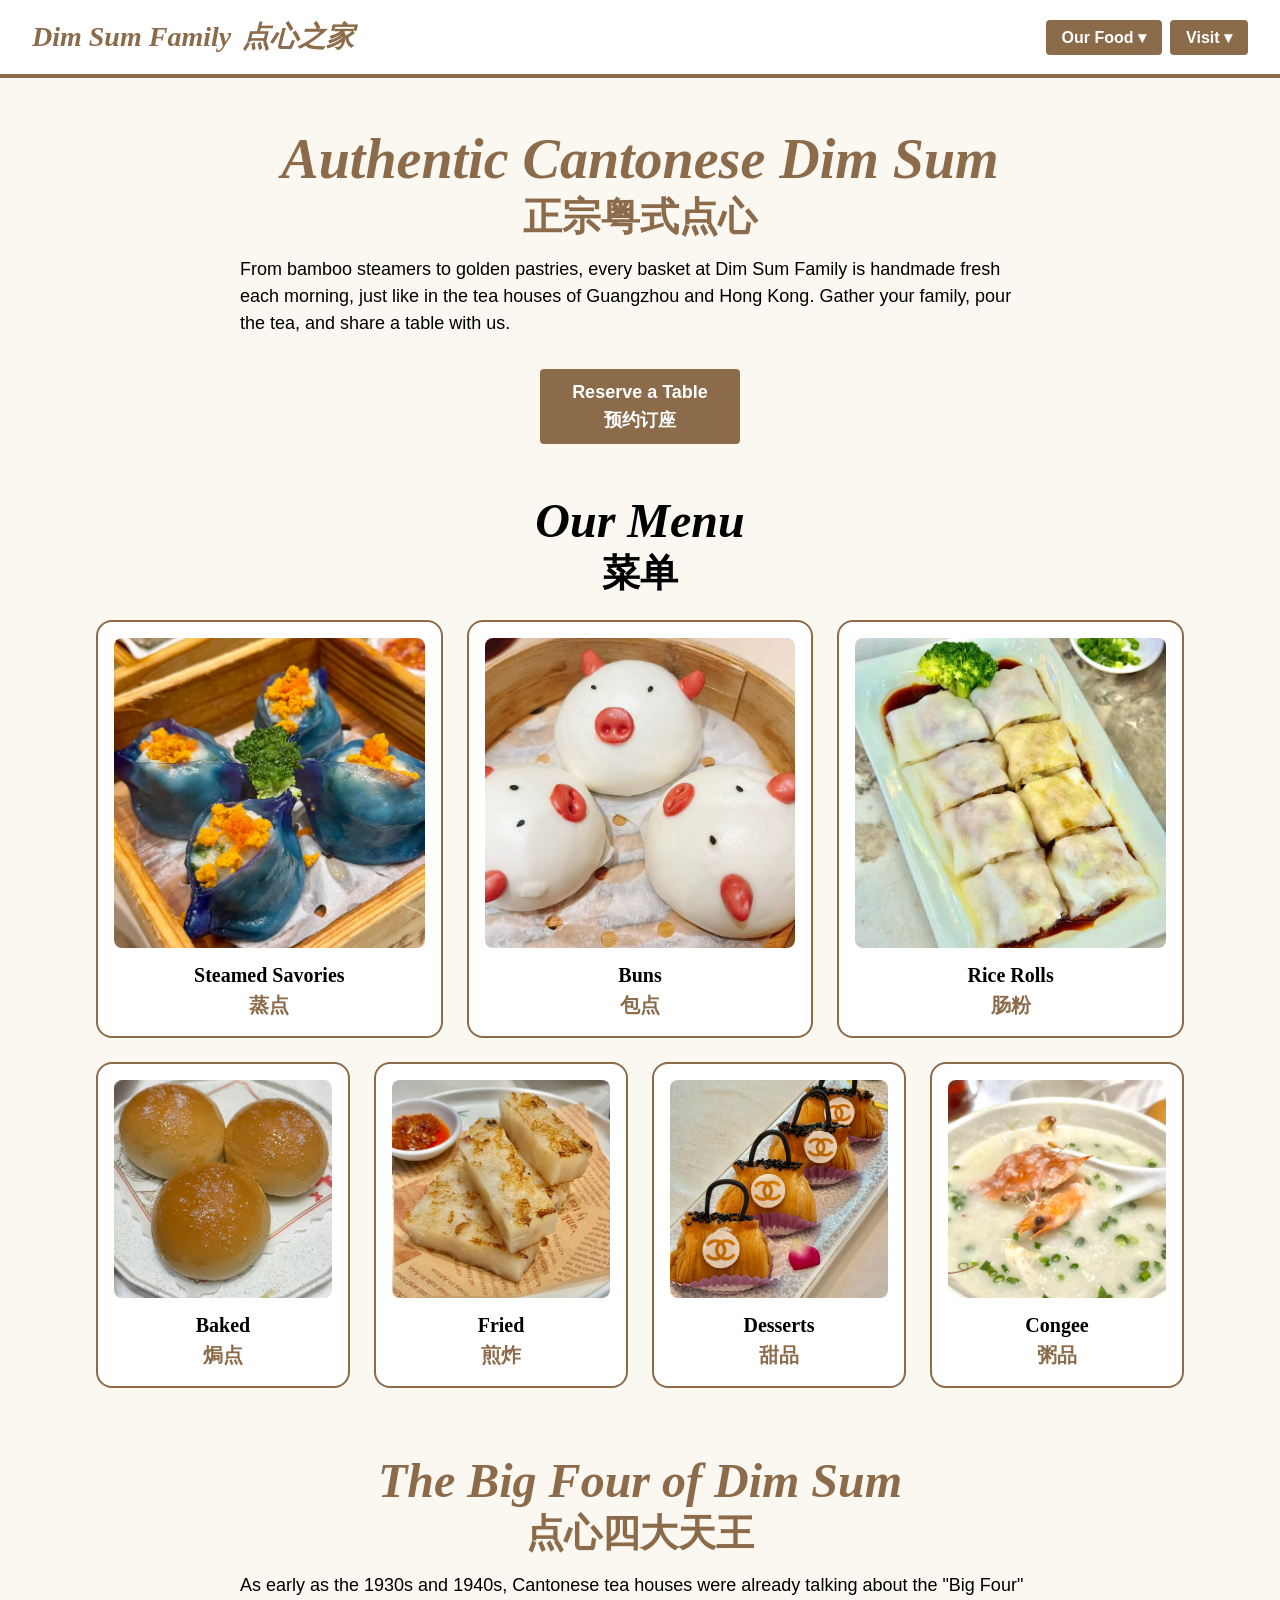
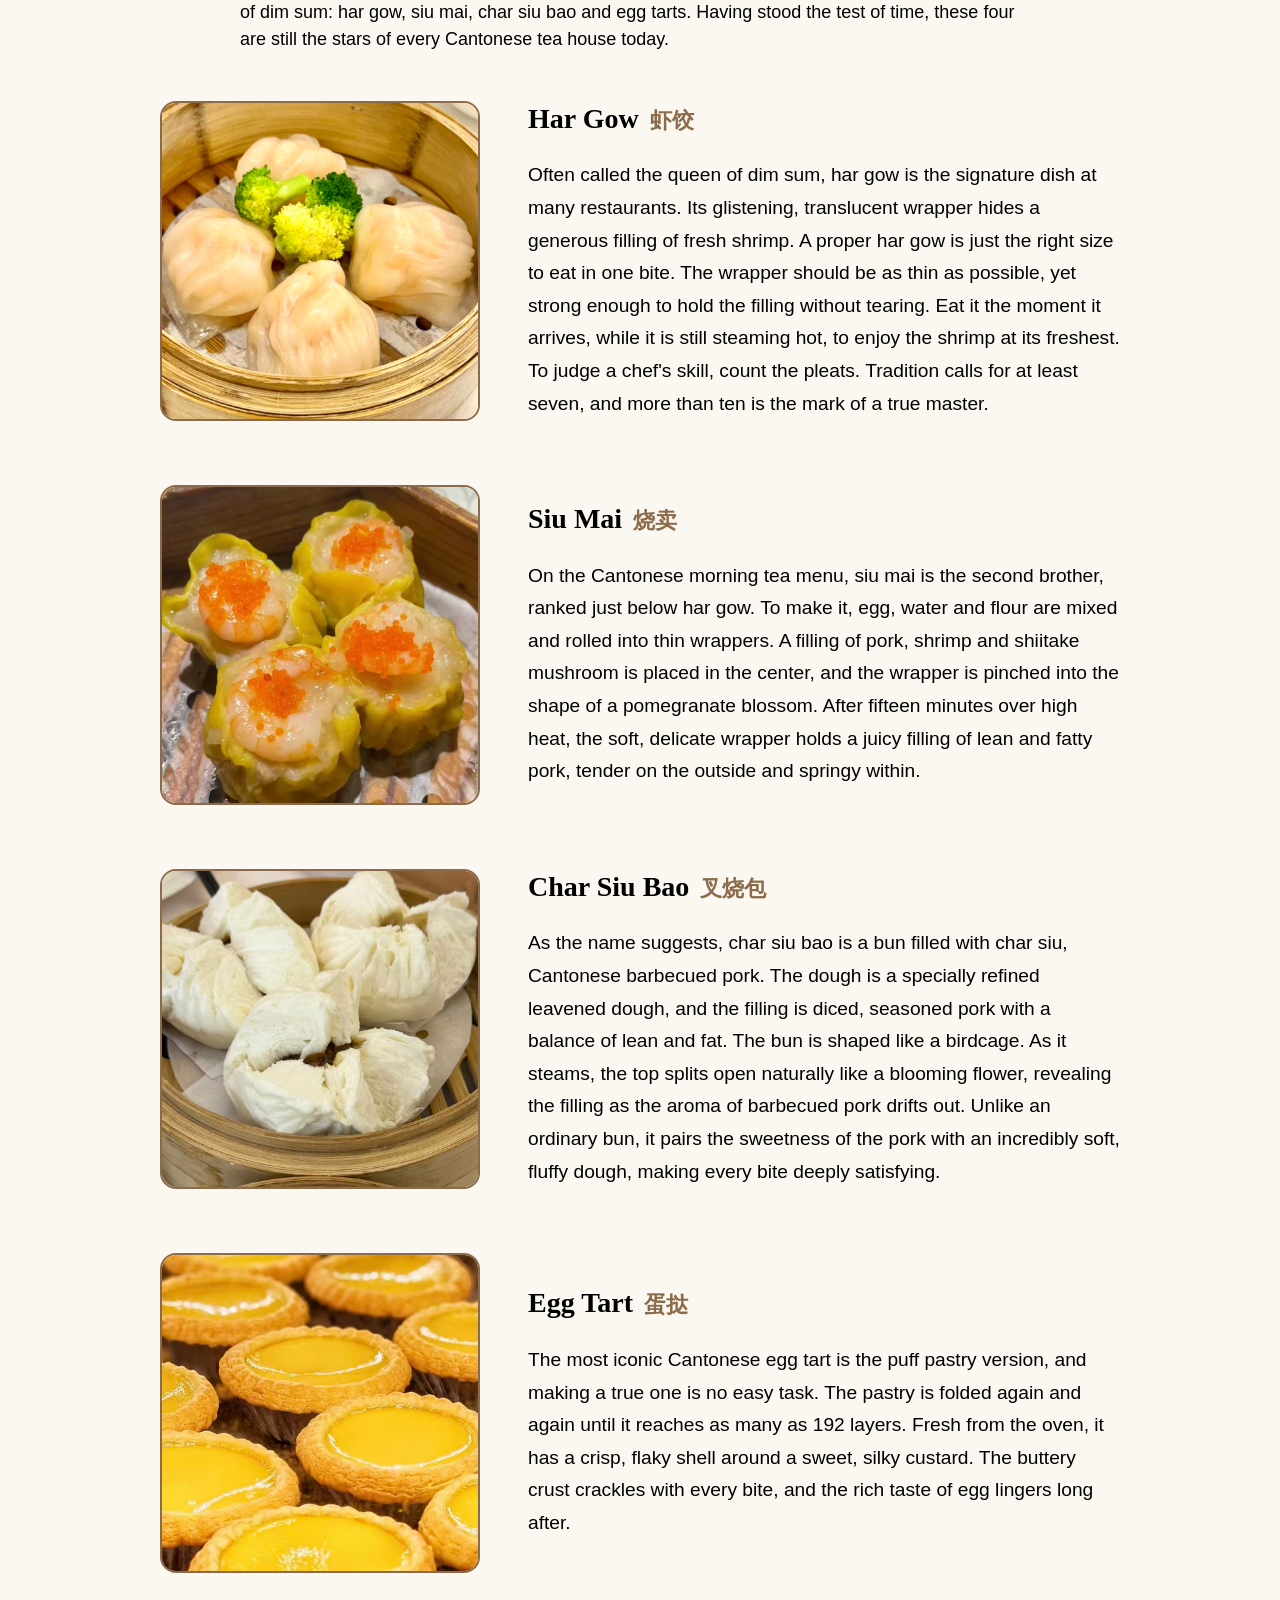
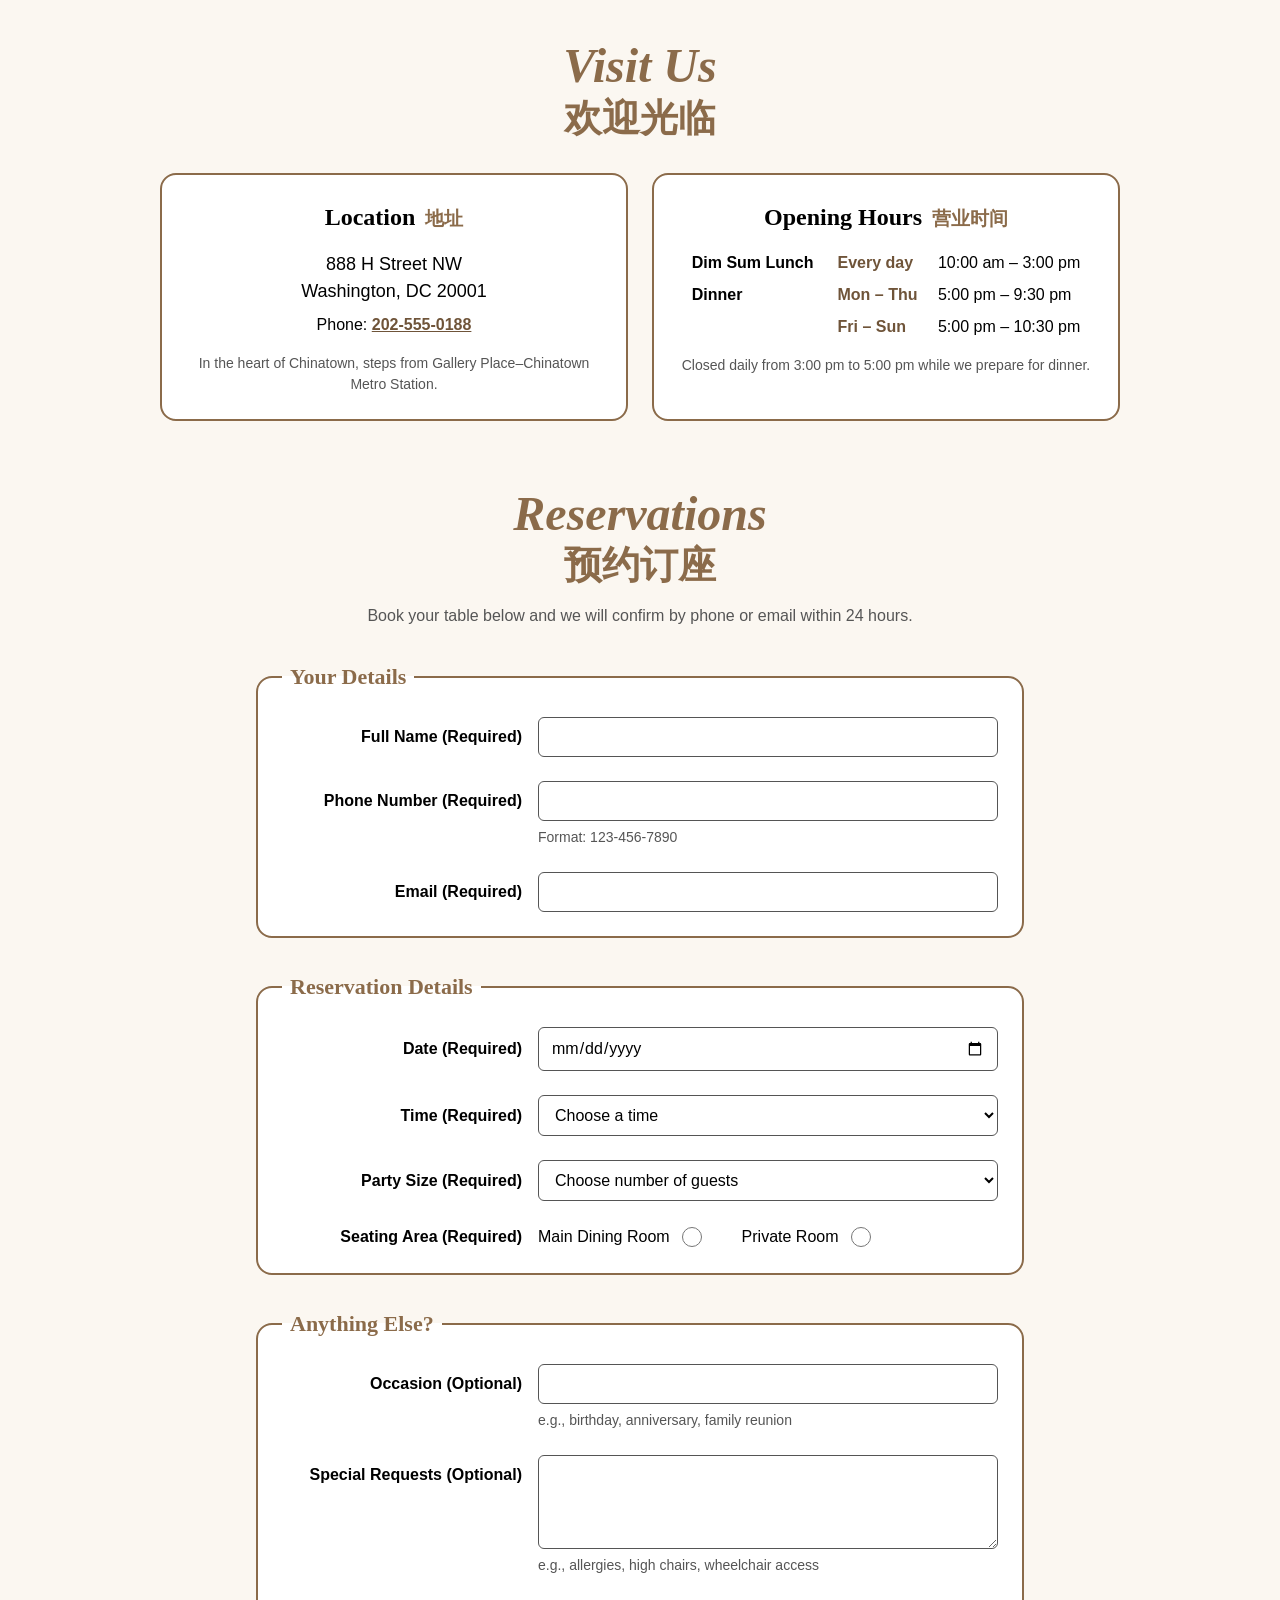
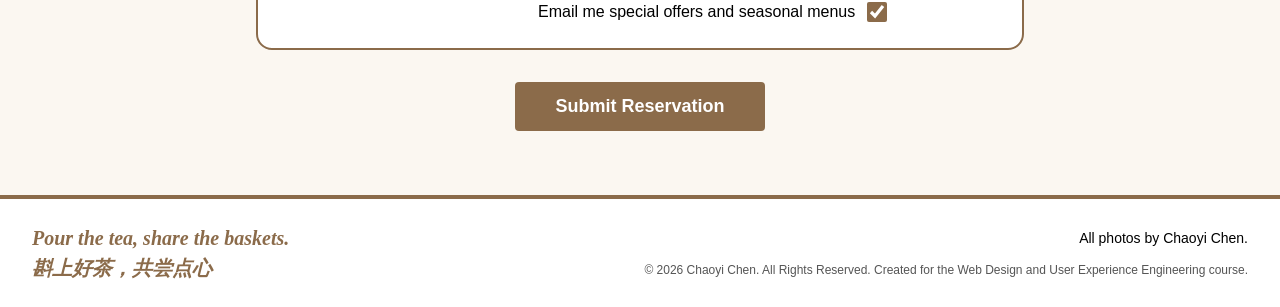
==== commit dc708010: "add forms and change css" ====
--- a/index.html
+++ b/index.html
@@ -49,7 +49,8 @@
         </section>
 
         <section class="card-section" id="menu">
-            <h2 class="card-section-title">Our Menu <span class="card-section-title-chinese" lang="zh-Hans">菜单</span></h2>
+            <h2 class="card-section-title">Our Menu <span class="card-section-title-chinese" lang="zh-Hans">菜单</span>
+            </h2>
 
             <ul class="card-grid card-grid-dim-sum">
                 <li class="card">
@@ -176,7 +177,8 @@
                         888 H Street NW<br>
                         Washington, DC 20001
                     </address>
-                    <p class="visit-contact">Phone: <a class="visit-contact-link" href="tel:+12025550188">202-555-0188</a></p>
+                    <p class="visit-contact">Phone: <a class="visit-contact-link"
+                            href="tel:+12025550188">202-555-0188</a></p>
                     <p class="visit-note">In the heart of Chinatown, steps from Gallery Place–Chinatown Metro Station.
                     </p>
                 </section>
@@ -192,6 +194,7 @@
                         <dd class="hours-time"><span class="hours-days">Mon – Thu</span> 5:00 pm – 9:30 pm</dd>
                         <dd class="hours-time"><span class="hours-days">Fri – Sun</span> 5:00 pm – 10:30 pm</dd>
                     </dl>
+                    <p class="visit-note">Closed daily from 3:00 pm to 5:00 pm while we prepare for dinner.</p>
                 </section>
             </div>
         </section>
@@ -208,16 +211,14 @@
                     <legend class="form-section-title">Your Details</legend>
 
                     <label class="form-label">
-                        <span class="form-label-text">Full Name (Required) </span>
+                        <span class="form-label-text">Full Name (Required)</span>
                         <input class="form-input" type="text" name="guest-name" required />
                     </label>
 
                     <label class="form-label">
                         <span class="form-label-text">Phone Number (Required)</span>
                         <span class="form-hint">Format: 123-456-7890</span>
-                        <input class="form-input" type="tel" name="guest-phone"
-                            title="Format: 123-456-7890"
-                            required />
+                        <input class="form-input" type="tel" name="guest-phone" required />
                     </label>
 
                     <label class="form-label">
@@ -278,7 +279,8 @@
 
 
                     <fieldset class="form-area-choice">
-                        <legend class="form-label-text">Seating Area (Required)</legend>
+                        <legend class="form-label-text"><span class="form-legend-text">Seating Area (Required)</span>
+                        </legend>
                         <label class="form-choice">
                             <span class="form-choice-text">Main Dining Room</span>
                             <input class="form-choice-input" type="radio" name="seating-area" value="main-dining"
@@ -286,7 +288,7 @@
                         </label>
                         <label class="form-choice">
                             <span class="form-choice-text">Private Room</span>
-                            <input class="form-choice-input" type="radio" name="seating-area" value="private-room"/>
+                            <input class="form-choice-input" type="radio" name="seating-area" value="private-room" />
                         </label>
                     </fieldset>
                 </fieldset>
@@ -297,18 +299,18 @@
                     <label class="form-label">
                         <span class="form-label-text">Occasion (Optional)</span>
                         <span class="form-hint">e.g., birthday, anniversary, family reunion</span>
-                        <input class="form-input" type="text" name="occasion"/>
-                    </label>
-
-                    <label class="form-label">
-                        <span class="form-label-text">Special Requests  (Optional)</span>
-                        <span class="form-hint">Allergies, high chairs, wheelchair access, etc.</span>
+                        <input class="form-input" type="text" name="occasion" />
+                    </label>
+
+                    <label class="form-label">
+                        <span class="form-label-text">Special Requests (Optional)</span>
+                        <span class="form-hint">e.g., allergies, high chairs, wheelchair access</span>
                         <textarea class="form-input" name="special-requests" rows="4"></textarea>
                     </label>
 
                     <label class="form-choice">
                         <span class="form-choice-text">Email me special offers and seasonal menus</span>
-                        <input class="form-choice-input" type="checkbox" name="newsletter-opt-in" value="yes" checked/>
+                        <input class="form-choice-input" type="checkbox" name="newsletter-opt-in" value="yes" checked />
                     </label>
                 </fieldset>
 
--- a/css/shared.css
+++ b/css/shared.css
@@ -8,6 +8,7 @@
     --color-page: #fbf7f1;
     --color-text: #000000;
     --color-text-muted: #555555;
+    --color-focus: #1a5fb4;
     --font-display: Georgia, "Times New Roman", serif;
     --font-body: Arial, Helvetica, sans-serif;
 }
@@ -19,7 +20,6 @@
 }
 
 html {
-    scroll-behavior: smooth;
     scroll-padding-top: 9rem;
 }
 
@@ -41,8 +41,8 @@
 }
 
 .site-header {
-    position:sticky;
-    top:0;
+    position: sticky;
+    top: 0;
     z-index: 10;
     display: flex;
     flex-wrap: wrap;
@@ -63,26 +63,26 @@
     text-decoration: none;
 }
 
-.site-brand-chinese{
+.site-brand-chinese {
     margin-left: 0.25rem;
     color: var(--color-brand);
     font-size: 1.75rem;
 }
 
-.nav-list{
+.nav-list {
     display: flex;
     flex-direction: row;
-    gap:0.5rem;
+    gap: 0.5rem;
     margin: 0;
     padding: 0;
     list-style-type: none;
 }
 
-.nav-option{
+.nav-option {
     position: relative;
 }
 
-.nav-name{
+.nav-name {
     padding: 0.5rem 1rem;
     border: none;
     border-radius: 0.25rem;
@@ -99,7 +99,7 @@
 }
 
 .nav-option:hover .nav-name,
-.nav-option:focus-within /.nav-name{
+.nav-option:focus-within .nav-name {
     background-color: var(--color-brand-dark);
 }
 
@@ -128,21 +128,21 @@
     overflow: visible;
     border: 0.125rem solid var(--color-brand);
 }
- 
+
 .nav-submenu a {
     display: block;
     padding: 0.75rem 1rem;
     color: var(--color-text);
     text-decoration: none;
 }
- 
+
 .nav-submenu a:hover,
 .nav-submenu a:focus-visible {
     background-color: var(--color-brand-light);
     color: var(--color-brand-dark);
     text-decoration: underline;
 }
- 
+
 .nav-submenu a:focus-visible {
     outline-offset: -0.1875rem;
 }
--- a/css/index.css
+++ b/css/index.css
@@ -9,7 +9,7 @@
     margin: 0 0 1rem;
     color: var(--color-brand);
     font-family: var(--font-display);
-    font-size: 2.6rem;
+    font-size: 2rem;
     font-style: italic;
     line-height: 1.2;
 }
@@ -21,7 +21,7 @@
 }
 
 .hero-intro {
-    max-width: 36rem;
+    max-width: 50rem;
     margin: 0 auto 2rem;
     font-size: 1.125rem;
     text-align: left;
@@ -39,7 +39,7 @@
     text-decoration: none;
 }
 
-.hero-reserve-link-chinese{
+.hero-reserve-link-chinese {
     display: block;
     margin-top: 0.25rem;
     font-size: 1em;
@@ -63,13 +63,14 @@
     margin: 0;
     color: var(--color-text);
     font-family: var(--font-display);
-    font-size: 2.25rem;
+    font-size: 1.75rem;
     font-style: italic;
     line-height: 1.2;
     text-align: center;
 }
 
-.card-section-title-chinese{
+.card-section-title-chinese {
+    display: block;
     font-size: 0.8em;
     font-style: normal;
 }
@@ -124,7 +125,7 @@
         grid-column: span 6;
     }
 
-    .card-section-title{
+    .card-section-title {
         font-size: 3rem;
     }
 }
--- a/css/big-four.css
+++ b/css/big-four.css
@@ -1,7 +1,7 @@
 @charset "UTF-8";
 
 .big-four-intro {
-    padding: 3rem 2rem;
+    padding: 0 2rem 3rem;
     text-align: center;
 }
 
@@ -9,7 +9,7 @@
     margin: 0 0 1rem;
     color: var(--color-brand);
     font-family: var(--font-display);
-    font-size: 2.25rem;
+    font-size: 1.75rem;
     font-style: italic;
     line-height: 1.2;
 }
@@ -29,7 +29,7 @@
 
 .big-four-dish-list {
     display: grid;
-    gap: 4rem;
+    gap: 2.5rem;
     max-width: 64rem;
     margin: 0 auto;
     padding: 0 2rem 4rem;
@@ -43,7 +43,7 @@
 .dish-image {
     width: 100%;
     max-width: 20rem;
-    aspect-ratio: 3 / 4;
+    aspect-ratio: 1 / 1;
     object-fit: cover;
     border: 0.125rem solid var(--color-brand);
     border-radius: 1rem;
@@ -54,7 +54,7 @@
     margin: 0 0 1.5rem;
     color: var(--color-text);
     font-family: var(--font-display);
-    font-size: 1.75rem;
+    font-size: 1.5rem;
     line-height: 1.2;
 }
 
@@ -77,9 +77,17 @@
 }
 
 @media (min-width: 48rem) {
+    .big-four-dish-list {
+        gap: 4rem;
+    }
+
     .dish {
         grid-template-columns: 20rem 1fr;
         align-items: center;
         gap: 3rem;
     }
+
+    .dish-name {
+        font-size: 1.75rem;
+    }
 }
--- a/css/visit.css
+++ b/css/visit.css
@@ -5,78 +5,78 @@
     margin: 0 0 1rem;
     color: var(--color-brand);
     font-family: var(--font-display);
-    font-size: 2.25rem;
+    font-size: 1.75rem;
     font-style: italic;
     line-height: 1.2;
     text-align: center;
 }
- 
+
 .visit-title-chinese,
 .reservation-title-chinese {
     display: block;
     font-size: 0.8em;
     font-style: normal;
 }
- 
+
 .visit {
     max-width: 64rem;
     margin: 0 auto;
     padding: 0 2rem 4rem;
 }
- 
+
 .visit-title {
     margin-bottom: 2rem;
 }
- 
+
 .visit-grid {
     display: grid;
     gap: 1.5rem;
 }
- 
+
 .visit-card {
     padding: 1.5rem;
     border: 0.125rem solid var(--color-brand);
     border-radius: 1rem;
     background-color: var(--color-surface);
 }
- 
+
 .visit-card-title {
     margin: 0 0 1rem;
     font-family: var(--font-display);
     font-size: 1.5rem;
     text-align: center;
 }
- 
+
 .visit-card-title-chinese {
     margin-left: 0.25rem;
     color: var(--color-brand);
     font-size: 0.8em;
 }
- 
+
 .visit-address {
     margin: 0 0 0.5rem;
     font-size: 1.125rem;
     font-style: normal;
     text-align: center;
 }
- 
+
 .visit-contact {
     margin: 0;
     text-align: center;
 }
- 
+
 .visit-contact-link {
     color: var(--color-brand-dark);
     font-weight: bold;
 }
- 
+
 .visit-note {
     margin: 1rem 0 0;
     color: var(--color-text-muted);
     font-size: 0.875rem;
     text-align: center;
 }
- 
+
 .hours-list {
     display: grid;
     gap: 0.25rem;
@@ -108,7 +108,7 @@
     margin: 0 auto;
     padding: 0 2rem 4rem;
 }
- 
+
 .reservation-intro {
     max-width: 36rem;
     margin: 0 auto 2rem;
@@ -119,13 +119,13 @@
 .reservation-form {
     --label-column: 15rem;
     --column-gap: 1rem;
- 
+
     display: grid;
     gap: 2rem;
     max-width: 48rem;
     margin: 0 auto;
 }
- 
+
 .form-section {
     display: grid;
     gap: 1.5rem;
@@ -136,12 +136,12 @@
     border-radius: 1rem;
     background-color: var(--color-surface);
 }
- 
+
 .form-section:focus-within {
     border-color: var(--color-brand-dark);
     background-color: var(--color-brand-light);
 }
- 
+
 .form-section-title {
     padding: 0 0.5rem;
     color: var(--color-brand);
@@ -149,22 +149,22 @@
     font-size: 1.375rem;
     font-weight: bold;
 }
- 
+
 
 .form-label {
     display: grid;
     gap: 0.375rem;
 }
- 
+
 .form-label-text {
     font-weight: bold;
 }
- 
+
 .form-hint {
     color: var(--color-text-muted);
     font-size: 0.875rem;
 }
- 
+
 .form-input {
     width: 100%;
     padding: 0.625rem 0.75rem;
@@ -175,11 +175,11 @@
     font-family: inherit;
     font-size: 1rem;
 }
- 
+
 .form-input:hover {
     border-color: var(--color-brand);
 }
- 
+
 textarea.form-input {
     resize: vertical;
 }
@@ -193,7 +193,7 @@
 .form-input[type="date"]::-webkit-date-and-time-value {
     text-align: left;
 }
- 
+
 .form-area-choice {
     display: grid;
     gap: 0.5rem;
@@ -202,12 +202,12 @@
     padding: 0;
     border: none;
 }
- 
+
 .form-area-choice .form-label-text {
     margin-bottom: 0.25rem;
     padding: 0;
 }
- 
+
 .form-choice {
     display: grid;
     grid-template-columns: auto auto;
@@ -216,11 +216,11 @@
     column-gap: 0.75rem;
     cursor: pointer;
 }
- 
+
 .form-area-choice .form-choice {
     grid-template-columns: 9.5rem auto;
 }
- 
+
 .form-choice-input {
     width: 1.25rem;
     height: 1.25rem;
@@ -228,7 +228,7 @@
     accent-color: var(--color-brand);
     cursor: pointer;
 }
- 
+
 .form-submit {
     width: 100%;
     padding: 0.875rem 2.5rem;
@@ -241,66 +241,80 @@
     font-weight: bold;
     cursor: pointer;
 }
- 
+
 .form-submit:hover,
 .form-submit:focus-visible {
     background-color: var(--color-brand-dark);
 }
- 
+
 @media (min-width: 40rem) {
+
     .visit-title,
     .reservation-title {
         font-size: 3rem;
     }
 }
- 
+
 @media (min-width: 48rem) {
     .visit-grid {
         grid-template-columns: 1fr 1fr;
     }
- 
+
     .form-label {
         grid-template-columns: var(--label-column) 1fr;
         column-gap: var(--column-gap);
         align-items: baseline;
     }
- 
+
     .form-label-text {
         grid-column: 1;
         grid-row: 1;
         text-align: right;
     }
- 
+
     .form-input {
         grid-column: 2;
         grid-row: 1;
     }
- 
+
     .form-hint {
         grid-column: 2;
         grid-row: 2;
     }
- 
+
     .form-area-choice {
-        position: relative;
-    }
- 
+        grid-template-columns: var(--label-column) max-content max-content;
+        column-gap: var(--column-gap);
+    }
+
+    .form-area-choice .form-label-text {
+        width: var(--label-column);
+        margin-bottom: 0;
+        text-align: left;
+    }
+
+    .form-legend-text {
+        display: block;
+        text-align: right;
+    }
+
     .form-area-choice .form-choice {
-        margin-left: calc(var(--label-column) + var(--column-gap));
-    }
- 
-    .form-area-choice .form-label-text {
-        position: absolute;
-        top: 0;
-        left: 0;
-        width: var(--label-column);
-        margin: 0;
-    }
- 
-    .form-section > .form-choice {
+        grid-template-columns: auto auto;
+        margin-top: -1.5rem;
+    }
+
+    .form-area-choice .form-choice:first-of-type {
+        grid-column: 2;
+    }
+
+    .form-area-choice .form-choice+.form-choice {
+        margin-left: 1.5rem;
+    }
+
+    .form-section>.form-choice {
         padding-left: calc(var(--label-column) + var(--column-gap));
     }
- 
+
     .form-submit {
         width: auto;
         justify-self: center;
@@ -324,4 +338,4 @@
     .hours-time {
         grid-column: 2;
     }
-}    +}
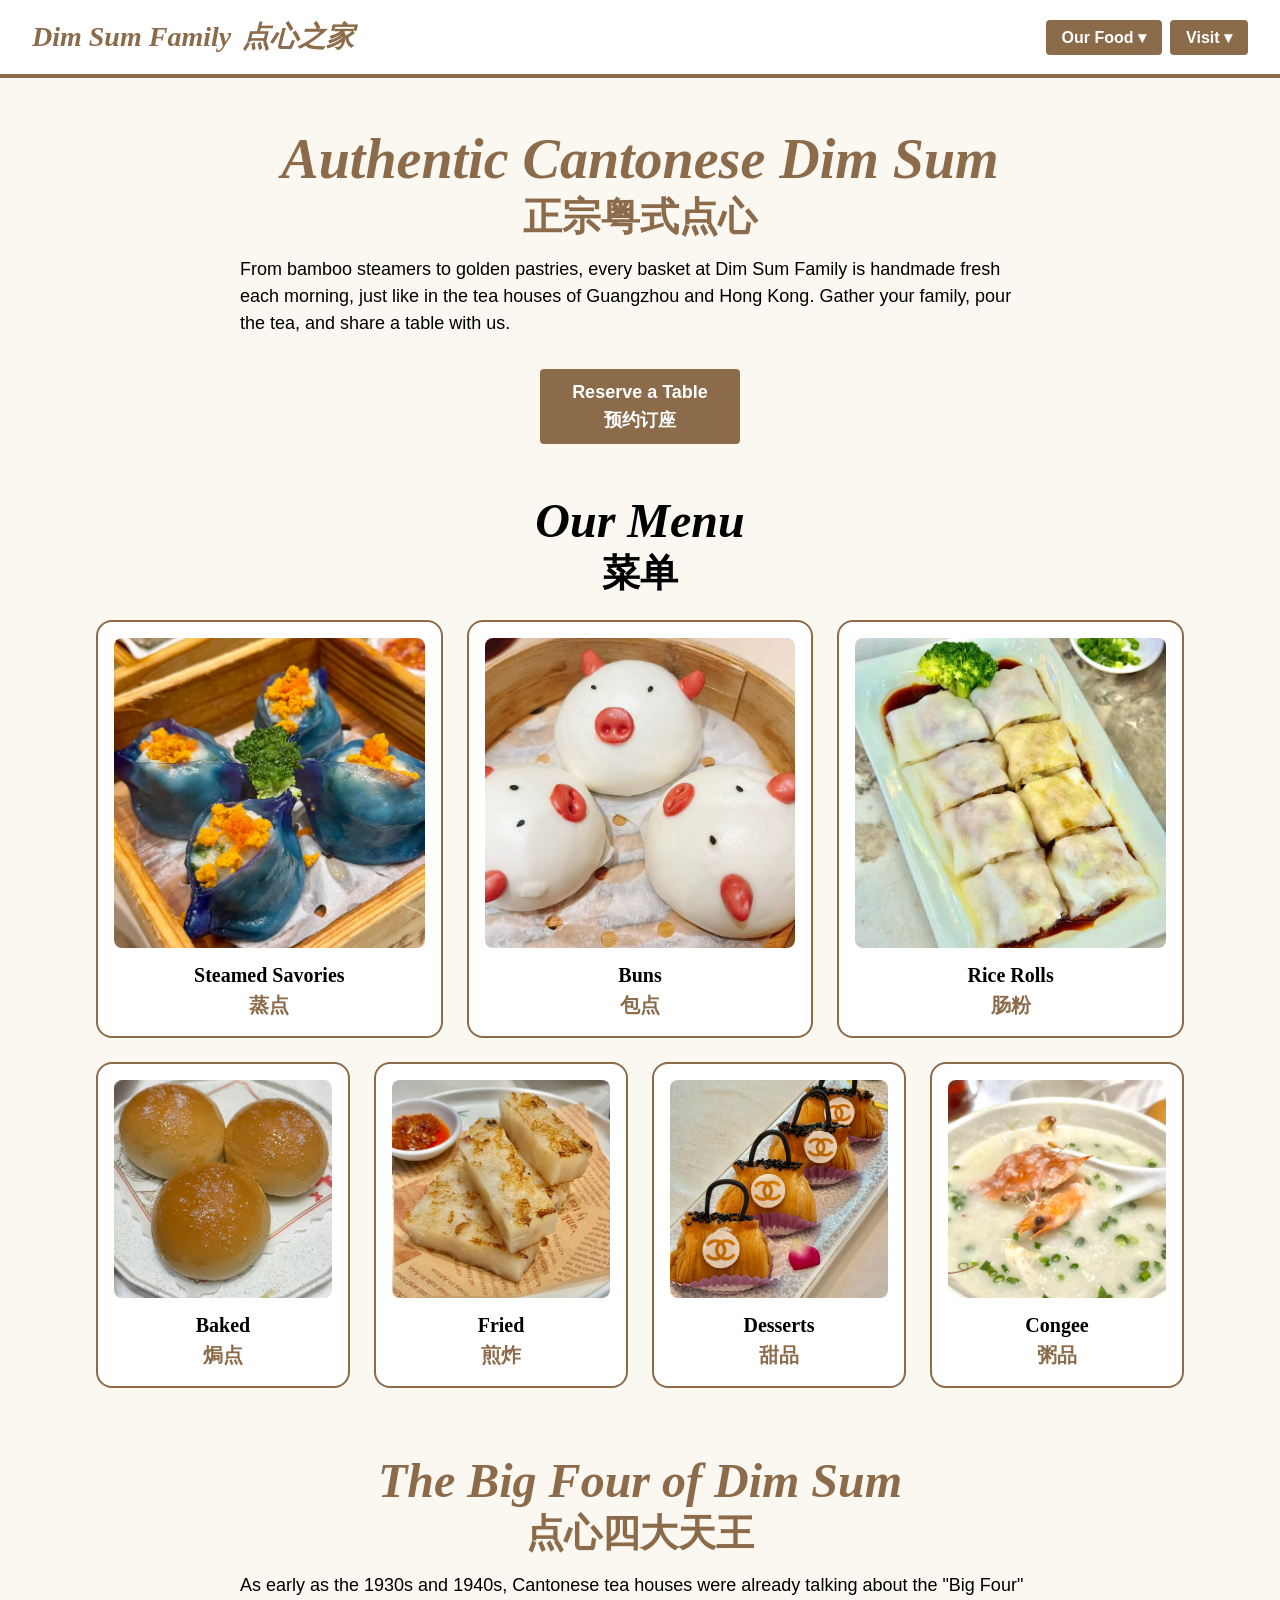
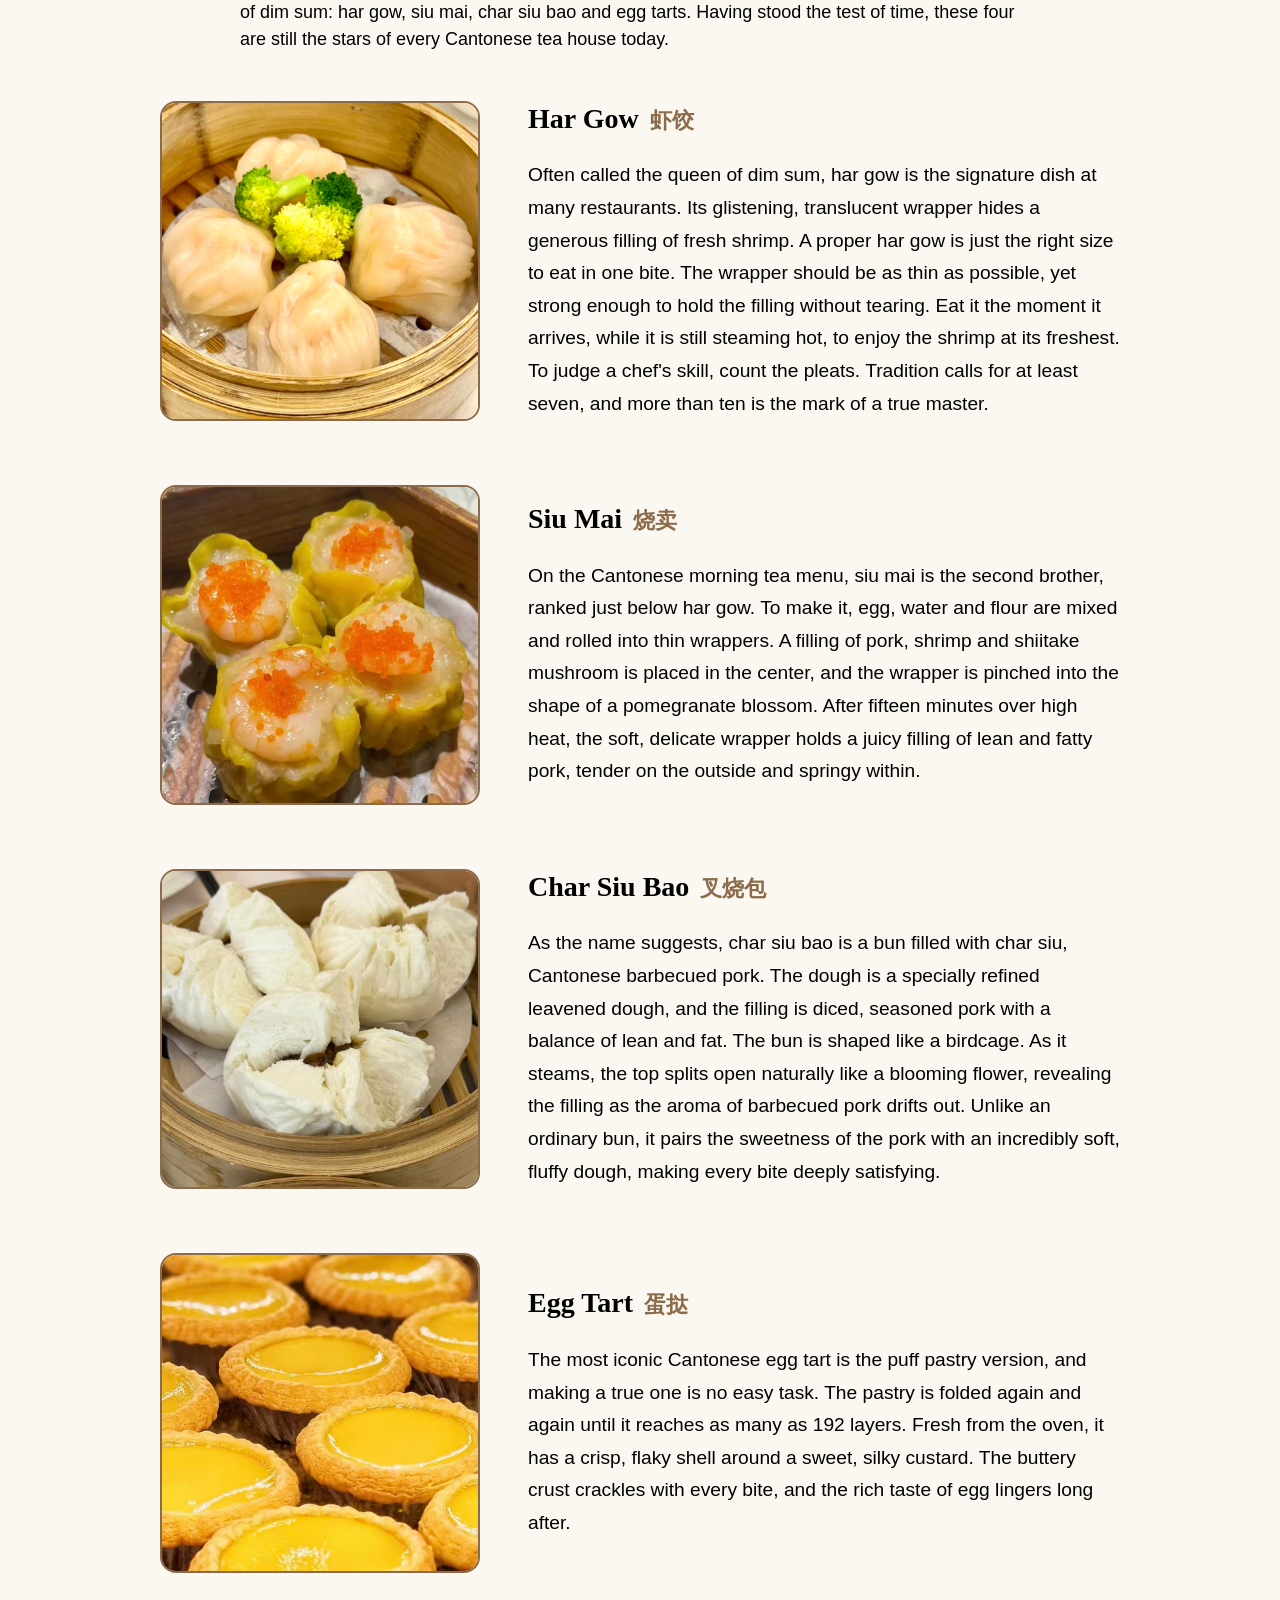
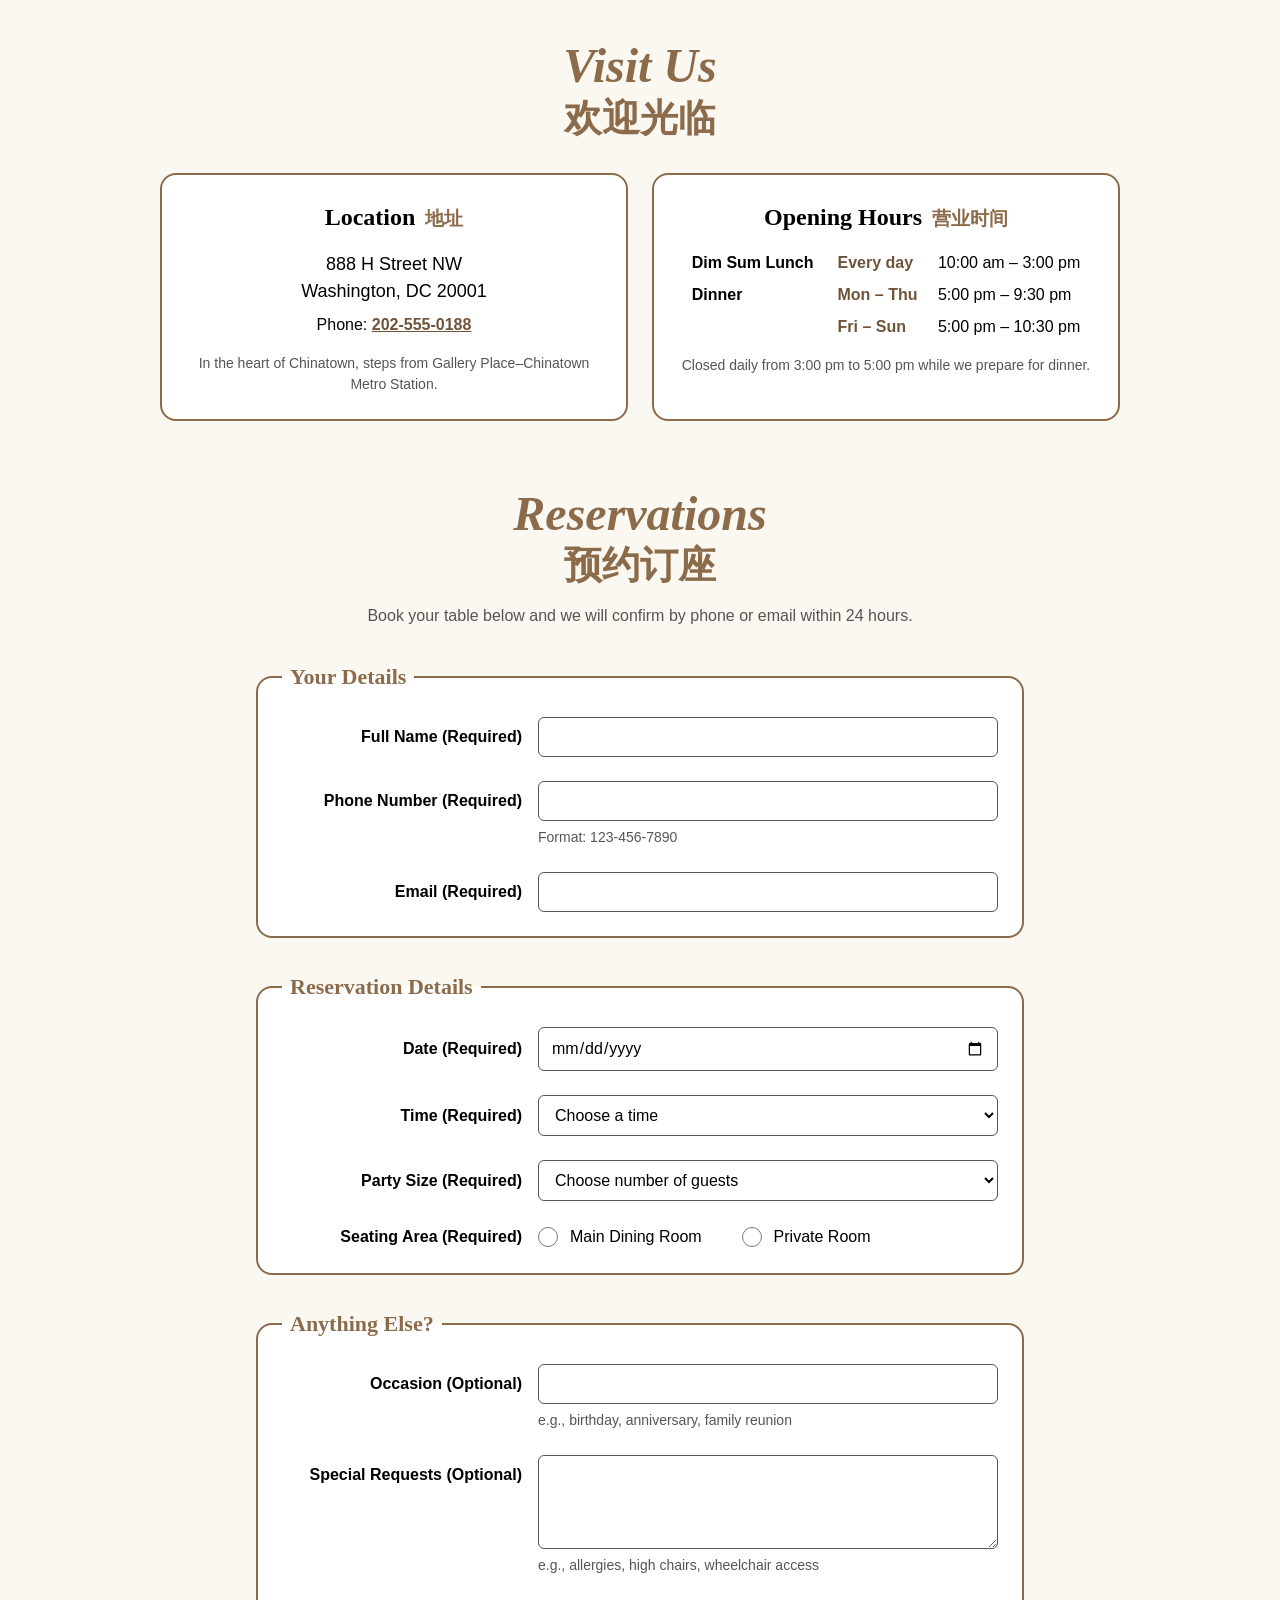
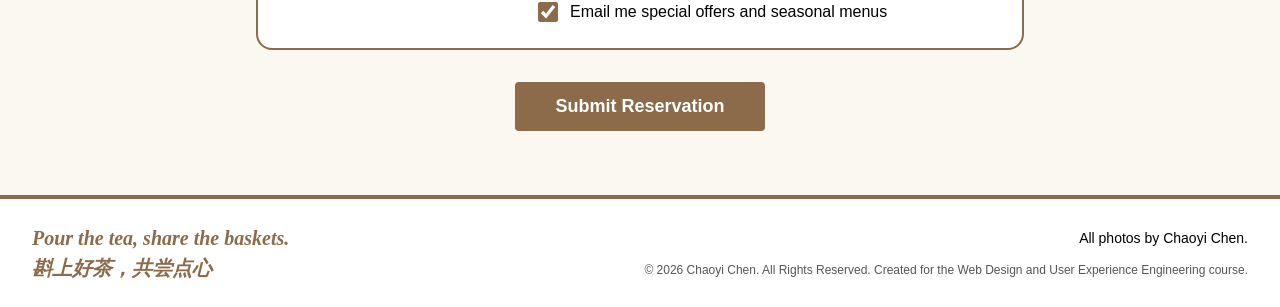
==== commit cc91d58b: "udpate" ====
--- a/index.html
+++ b/index.html
@@ -282,13 +282,13 @@
                         <legend class="form-label-text"><span class="form-legend-text">Seating Area (Required)</span>
                         </legend>
                         <label class="form-choice">
-                            <span class="form-choice-text">Main Dining Room</span>
                             <input class="form-choice-input" type="radio" name="seating-area" value="main-dining"
                                 required />
+                            <span class="form-choice-text">Main Dining Room</span>
                         </label>
                         <label class="form-choice">
+                            <input class="form-choice-input" type="radio" name="seating-area" value="private-room" />
                             <span class="form-choice-text">Private Room</span>
-                            <input class="form-choice-input" type="radio" name="seating-area" value="private-room" />
                         </label>
                     </fieldset>
                 </fieldset>
@@ -309,8 +309,8 @@
                     </label>
 
                     <label class="form-choice">
+                        <input class="form-choice-input" type="checkbox" name="newsletter-opt-in" value="yes" checked />
                         <span class="form-choice-text">Email me special offers and seasonal menus</span>
-                        <input class="form-choice-input" type="checkbox" name="newsletter-opt-in" value="yes" checked />
                     </label>
                 </fieldset>
 
--- a/css/visit.css
+++ b/css/visit.css
@@ -217,10 +217,6 @@
     cursor: pointer;
 }
 
-.form-area-choice .form-choice {
-    grid-template-columns: 9.5rem auto;
-}
-
 .form-choice-input {
     width: 1.25rem;
     height: 1.25rem;
@@ -299,7 +295,6 @@
     }
 
     .form-area-choice .form-choice {
-        grid-template-columns: auto auto;
         margin-top: -1.5rem;
     }
 
